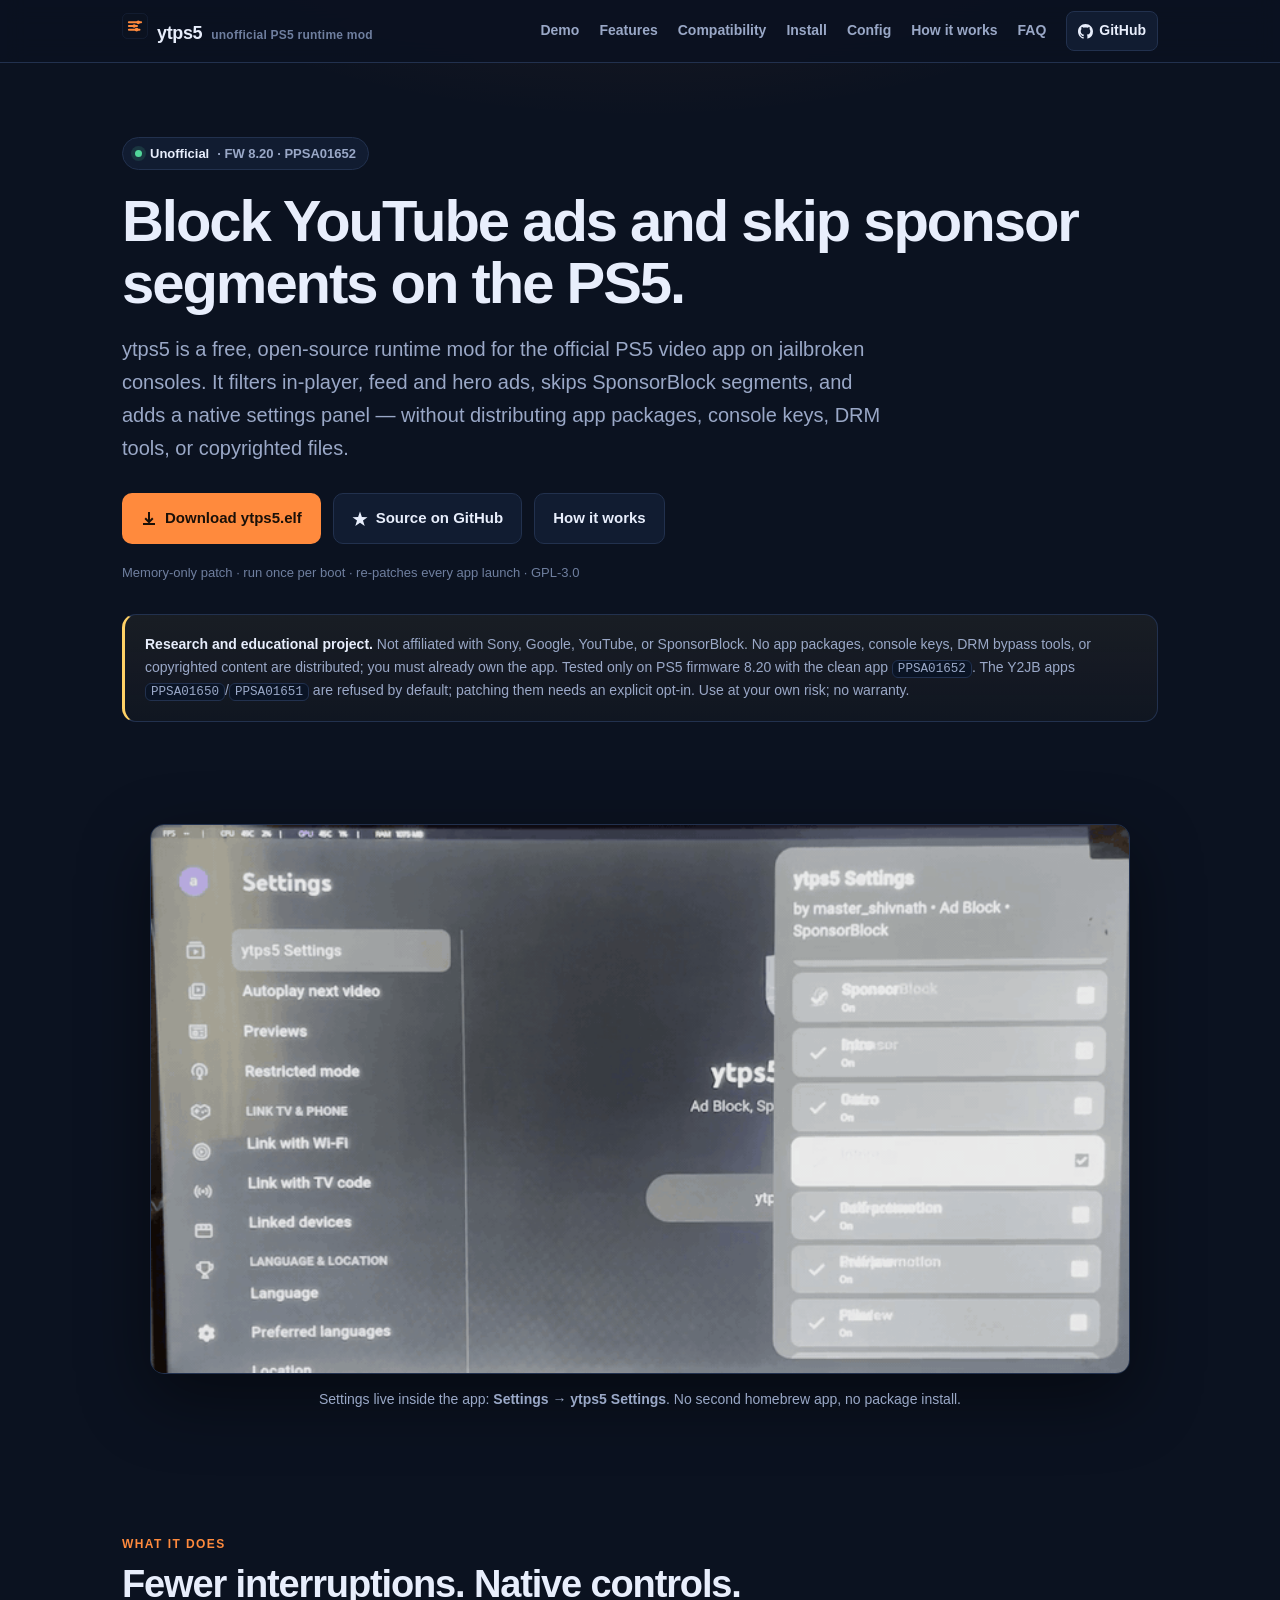
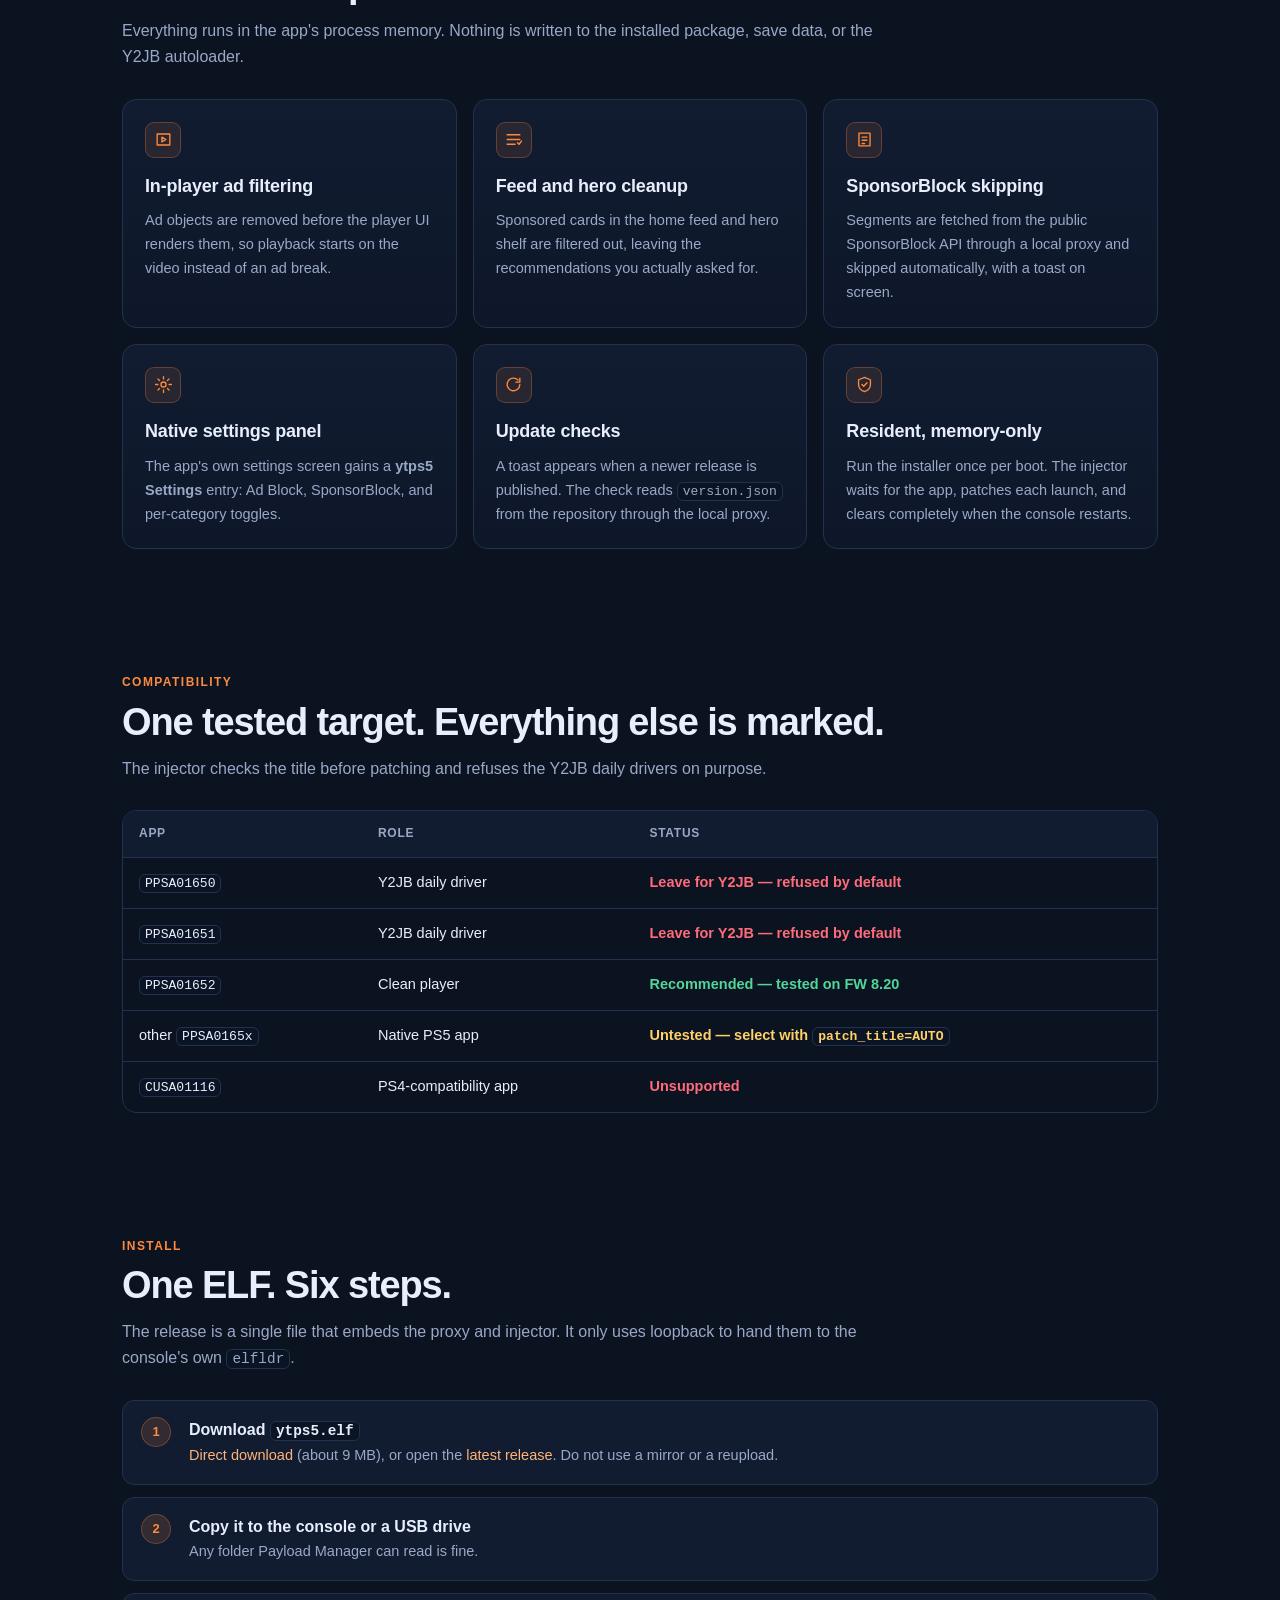
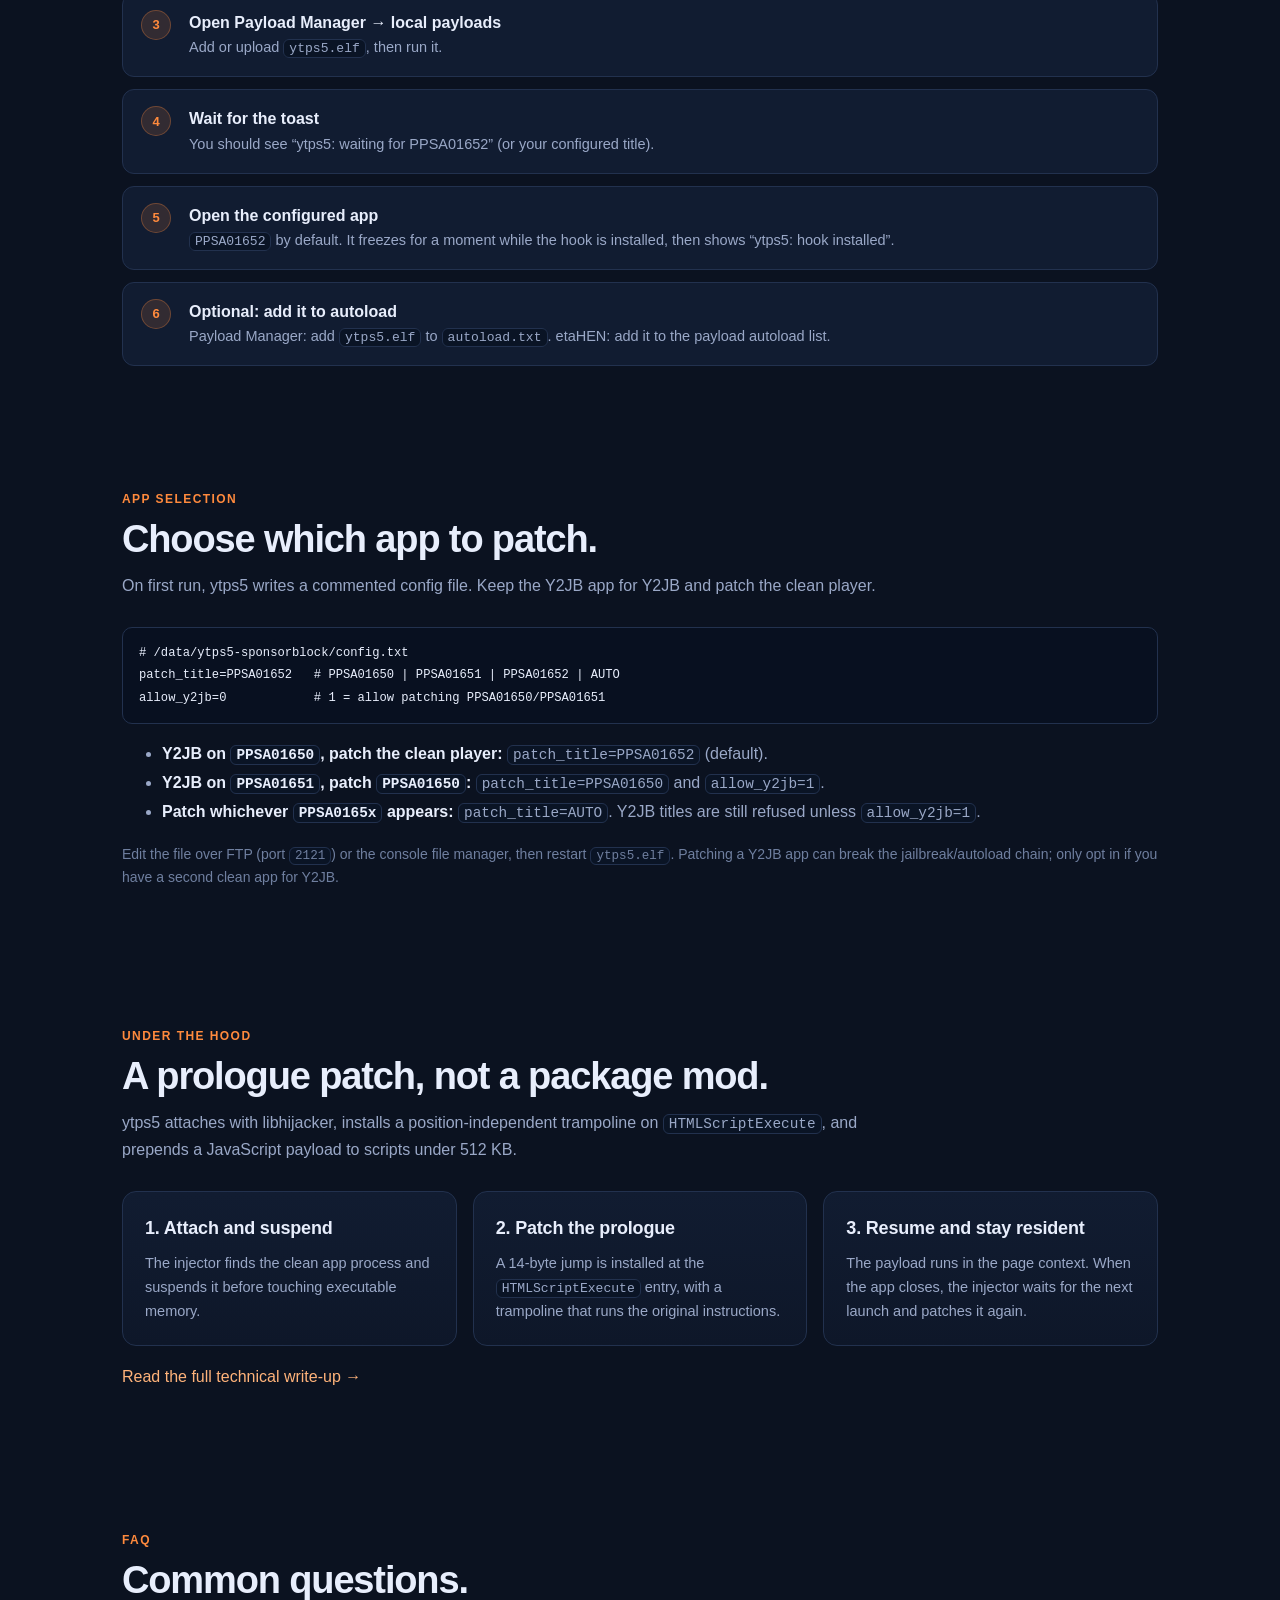
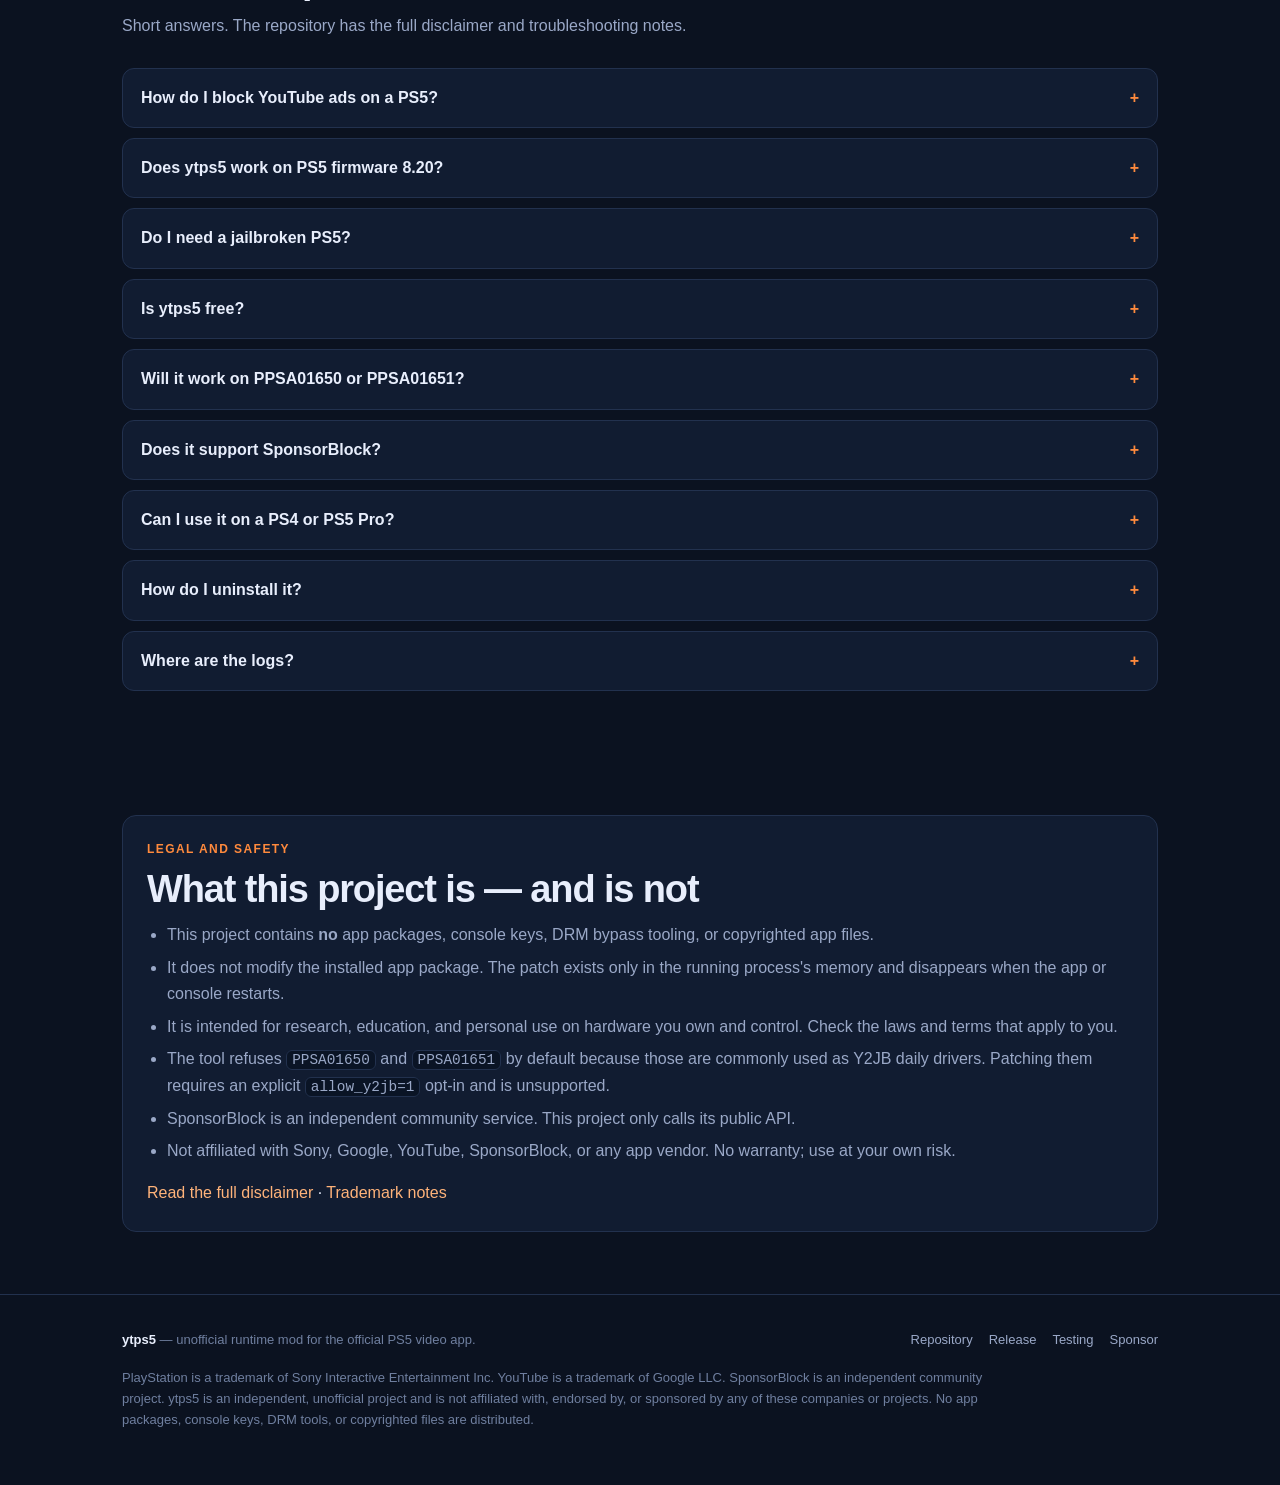
==== docs/index.html @ c2f0ef54 "site: direct download link in install step 1" ====
<!doctype html>
<html lang="en">
<head>
<meta charset="utf-8">
<meta name="viewport" content="width=device-width, initial-scale=1">
<title>Block YouTube ads on PS5 — ytps5 (unofficial, FW 8.20)</title>
<meta name="description" content="Unofficial mod that filters YouTube ads and skips SponsorBlock in the official PS5 video app (FW 8.20). Free, open source; no app packages or keys.">
<meta name="author" content="MasterShivnath007">
<meta name="robots" content="index, follow, max-image-preview:large">
<meta name="theme-color" content="#0b1220">
<link rel="canonical" href="https://mastershivnath007.github.io/ytps5-sponsorblock/">
<link rel="icon" href="icon.svg" type="image/svg+xml">
<link rel="stylesheet" href="style.css">
<meta name="google-site-verification" content="QYXjg3LhLUVhhddlpAz2OgSoOXQC04r8CtDh82gqEtY" />  
<!-- Google Search Console: paste your verification meta tag here, then remove this comment. -->

<meta property="og:type" content="website">
<meta property="og:site_name" content="ytps5">
<meta property="og:title" content="Block YouTube ads on PS5 — ytps5 (unofficial)">
<meta property="og:description" content="Ad filtering + SponsorBlock for the official PS5 video app on jailbroken FW 8.20. Free and open source; no app packages, keys, or DRM tools.">
<meta property="og:url" content="https://mastershivnath007.github.io/ytps5-sponsorblock/">
<meta property="og:image" content="https://mastershivnath007.github.io/ytps5-sponsorblock/social.png">
<meta property="og:image:width" content="1280">
<meta property="og:image:height" content="630">
<meta property="og:image:alt" content="ytps5 — ad filtering and SponsorBlock for the official PS5 video app">

<meta name="twitter:card" content="summary_large_image">
<meta name="twitter:title" content="Block YouTube ads on PS5 — ytps5 (unofficial)">
<meta name="twitter:description" content="Ad filtering + SponsorBlock for the official PS5 video app on jailbroken FW 8.20. Free and open source.">
<meta name="twitter:image" content="https://mastershivnath007.github.io/ytps5-sponsorblock/social.png">

<script type="application/ld+json">
{
  "@context": "https://schema.org",
  "@graph": [
    {
      "@type": "SoftwareApplication",
      "name": "ytps5",
      "alternateName": "ytps5-sponsorblock",
      "applicationCategory": "UtilitiesApplication",
      "applicationSubCategory": "Console runtime mod",
      "operatingSystem": "PlayStation 5 firmware 8.20",
      "softwareVersion": "1.0.1",
      "description": "An unofficial runtime mod that filters ads and skips SponsorBlock segments in the official PS5 video app on jailbroken firmware 8.20. It patches the running process in memory and distributes no app packages, console keys, DRM tools, or copyrighted files.",
      "url": "https://mastershivnath007.github.io/ytps5-sponsorblock/",
      "downloadUrl": "https://github.com/MasterShivnath007/ytps5-sponsorblock/releases/latest",
      "codeRepository": "https://github.com/MasterShivnath007/ytps5-sponsorblock",
      "license": "https://www.gnu.org/licenses/gpl-3.0.html",
      "author": {
        "@type": "Person",
        "name": "MasterShivnath007",
        "url": "https://github.com/MasterShivnath007"
      },
      "offers": {
        "@type": "Offer",
        "price": "0",
        "priceCurrency": "USD"
      }
    },
    {
      "@type": "FAQPage",
      "mainEntity": [
        {
          "@type": "Question",
          "name": "How do I block YouTube ads on a PS5?",
          "acceptedAnswer": {
            "@type": "Answer",
            "text": "On a jailbroken PS5, run ytps5.elf once with Payload Manager, then open the clean app PPSA01652. ytps5 filters in-player, feed and hero ads in memory and does not patch the installed app package."
          }
        },
        {
          "@type": "Question",
          "name": "Does ytps5 work on PS5 firmware 8.20?",
          "acceptedAnswer": {
            "@type": "Answer",
            "text": "Firmware 8.20 with PPSA01652 is the only tested combination. Other firmware or app builds are untested because the HTMLScriptExecute signature can differ."
          }
        },
        {
          "@type": "Question",
          "name": "Do I need a jailbroken PS5?",
          "acceptedAnswer": {
            "@type": "Answer",
            "text": "Yes. ytps5 attaches to the running app with libhijacker and patches the process in memory. It does not run on stock firmware."
          }
        },
        {
          "@type": "Question",
          "name": "Is ytps5 free?",
          "acceptedAnswer": {
            "@type": "Answer",
            "text": "Yes. It is GPL-3.0, with no paywalled features, account, or telemetry."
          }
        },
        {
          "@type": "Question",
          "name": "Will ytps5 work on PPSA01650 or PPSA01651?",
          "acceptedAnswer": {
            "@type": "Answer",
            "text": "Not by default. Those are commonly used as Y2JB daily drivers and are refused unless you set patch_title to one of them and allow_y2jb=1 in /data/ytps5-sponsorblock/config.txt. The recommended setup is to leave the Y2JB app alone and patch a clean app such as PPSA01652."
          }
        },
        {
          "@type": "Question",
          "name": "Does ytps5 support SponsorBlock?",
          "acceptedAnswer": {
            "@type": "Answer",
            "text": "Yes. SponsorBlock segments are fetched from the public API through the local proxy and skipped with a toast. Categories can be toggled in ytps5 Settings."
          }
        }
      ]
    }
  ]
}
</script>
</head>
<body>
<a class="skip" href="#main">Skip to content</a>

<header class="nav">
  <div class="wrap nav-inner">
    <a class="brand" href="./" aria-label="ytps5 home">
      <img src="icon.svg" alt="" width="26" height="26">
      ytps5 <span>unofficial PS5 runtime mod</span>
    </a>
    <nav class="nav-links" aria-label="Main">
      <a href="#demo">Demo</a>
      <a href="#features">Features</a>
      <a href="#compatibility">Compatibility</a>
      <a href="#install">Install</a>
      <a href="#config">Config</a>
      <a href="how-it-works.html">How it works</a>
      <a href="#faq">FAQ</a>
      <a class="nav-cta" href="https://github.com/MasterShivnath007/ytps5-sponsorblock" target="_blank" rel="noopener">
        <svg viewBox="0 0 16 16" width="15" height="15" fill="currentColor" aria-hidden="true"><path d="M8 0C3.58 0 0 3.58 0 8c0 3.54 2.29 6.53 5.47 7.59.4.07.55-.17.55-.38 0-.19-.01-.82-.01-1.49-2.01.37-2.53-.49-2.69-.94-.09-.23-.48-.94-.82-1.13-.28-.15-.68-.52-.01-.53.63-.01 1.08.58 1.23.82.72 1.21 1.87.87 2.33.66.07-.52.28-.87.51-1.07-1.78-.2-3.64-.89-3.64-3.95 0-.87.31-1.59.82-2.15-.08-.2-.36-1.02.08-2.12 0 0 .67-.21 2.2.82.64-.18 1.32-.27 2-.27.68 0 1.36.09 2 .27 1.53-1.04 2.2-.82 2.2-.82.44 1.1.16 1.92.08 2.12.51.56.82 1.27.82 2.15 0 3.07-1.87 3.75-3.65 3.95.29.25.54.73.54 1.48 0 1.07-.01 1.93-.01 2.2 0 .21.15.46.55.38A8.01 8.01 0 0 0 16 8c0-4.42-3.58-8-8-8Z"/></svg>
        GitHub
      </a>
    </nav>
  </div>
</header>

<main id="main">

<section class="hero">
  <div class="wrap">
    <div class="eyebrow"><span class="dot" aria-hidden="true"></span><b>Unofficial</b> · FW 8.20 · PPSA01652</div>
    <h1>Block YouTube ads and skip sponsor segments on the PS5.</h1>
    <p class="lede">
      ytps5 is a free, open-source runtime mod for the official PS5 video app on
      jailbroken consoles. It filters in-player, feed and hero ads, skips
      SponsorBlock segments, and adds a native settings panel — without
      distributing app packages, console keys, DRM tools, or copyrighted files.
    </p>
    <div class="hero-actions">
      <a class="btn btn-primary" href="https://github.com/MasterShivnath007/ytps5-sponsorblock/releases/latest" target="_blank" rel="noopener">
        <svg viewBox="0 0 16 16" fill="currentColor" aria-hidden="true"><path d="M8 12.5 3.5 8l1.4-1.4L7 8.7V1h2v7.7l2.1-2.1L12.5 8 8 12.5ZM2 14v-2h12v2H2Z"/></svg>
        Download ytps5.elf
      </a>
      <a class="btn btn-ghost" href="https://github.com/MasterShivnath007/ytps5-sponsorblock" target="_blank" rel="noopener">
        <svg viewBox="0 0 16 16" fill="currentColor" aria-hidden="true"><path d="M8 .5 9.9 6l5.6.2-4.5 3.4 1.7 5.4L8 11.7 3.3 15l1.7-5.4L.5 6.2 6.1 6 8 .5Z"/></svg>
        Source on GitHub
      </a>
      <a class="btn btn-ghost" href="how-it-works.html">How it works</a>
    </div>
    <p class="hero-note">Memory-only patch · run once per boot · re-patches every app launch · GPL-3.0</p>

    <div class="notice">
      <strong>Research and educational project.</strong> Not affiliated with Sony,
      Google, YouTube, or SponsorBlock. No app packages, console keys, DRM bypass
      tools, or copyrighted content are distributed; you must already own the app.
      Tested only on PS5 firmware 8.20 with the clean app <code>PPSA01652</code>.
      The Y2JB apps <code>PPSA01650</code>/<code>PPSA01651</code> are refused by
      default; patching them needs an explicit opt-in. Use at your own risk; no
      warranty.
    </div>
  </div>
</section>

<section id="demo" class="demo">
  <div class="wrap">
    <figure class="demo-figure">
      <img src="media/demo.gif" width="760" height="426" loading="lazy"
           alt="The ytps5 Settings panel open inside the YouTube app, with Ad Block and SponsorBlock toggles">
      <figcaption>Settings live inside the app: <strong>Settings → ytps5 Settings</strong>. No second homebrew app, no package install.</figcaption>
    </figure>
  </div>
</section>

<section id="features">
  <div class="wrap">
    <div class="section-head">
      <div class="kicker">What it does</div>
      <h2>Fewer interruptions. Native controls.</h2>
      <p>Everything runs in the app's process memory. Nothing is written to the installed package, save data, or the Y2JB autoloader.</p>
    </div>
    <div class="grid">
      <article class="card">
        <div class="icon"><svg viewBox="0 0 24 24" fill="none" stroke="currentColor" stroke-width="1.7" aria-hidden="true"><path d="M4 5h16v14H4z" stroke-linejoin="round"/><path d="m10 9 5 3-5 3V9Z" stroke-linejoin="round"/></svg></div>
        <h3>In-player ad filtering</h3>
        <p>Ad objects are removed before the player UI renders them, so playback starts on the video instead of an ad break.</p>
      </article>
      <article class="card">
        <div class="icon"><svg viewBox="0 0 24 24" fill="none" stroke="currentColor" stroke-width="1.7" aria-hidden="true"><path d="M4 6h16M4 12h16M4 18h10" stroke-linecap="round"/><path d="m17 16 2 2 3-4" stroke-linecap="round" stroke-linejoin="round"/></svg></div>
        <h3>Feed and hero cleanup</h3>
        <p>Sponsored cards in the home feed and hero shelf are filtered out, leaving the recommendations you actually asked for.</p>
      </article>
      <article class="card">
        <div class="icon"><svg viewBox="0 0 24 24" fill="none" stroke="currentColor" stroke-width="1.7" aria-hidden="true"><path d="M5 4h14v16H5z" stroke-linejoin="round"/><path d="M9 9h6M9 13h6M9 17h3" stroke-linecap="round"/></svg></div>
        <h3>SponsorBlock skipping</h3>
        <p>Segments are fetched from the public SponsorBlock API through a local proxy and skipped automatically, with a toast on screen.</p>
      </article>
      <article class="card">
        <div class="icon"><svg viewBox="0 0 24 24" fill="none" stroke="currentColor" stroke-width="1.7" aria-hidden="true"><circle cx="12" cy="12" r="3.2"/><path d="M12 2v3M12 19v3M2 12h3M19 12h3M4.9 4.9 7 7M17 17l2.1 2.1M19.1 4.9 17 7M7 17l-2.1 2.1" stroke-linecap="round"/></svg></div>
        <h3>Native settings panel</h3>
        <p>The app's own settings screen gains a <strong>ytps5 Settings</strong> entry: Ad Block, SponsorBlock, and per-category toggles.</p>
      </article>
      <article class="card">
        <div class="icon"><svg viewBox="0 0 24 24" fill="none" stroke="currentColor" stroke-width="1.7" aria-hidden="true"><path d="M20 12a8 8 0 1 1-2.3-5.7" stroke-linecap="round"/><path d="M20 4v5h-5" stroke-linecap="round" stroke-linejoin="round"/></svg></div>
        <h3>Update checks</h3>
        <p>A toast appears when a newer release is published. The check reads <code>version.json</code> from the repository through the local proxy.</p>
      </article>
      <article class="card">
        <div class="icon"><svg viewBox="0 0 24 24" fill="none" stroke="currentColor" stroke-width="1.7" aria-hidden="true"><path d="M12 3 4.5 6v6c0 4.4 3 7.5 7.5 9 4.5-1.5 7.5-4.6 7.5-9V6L12 3Z" stroke-linejoin="round"/><path d="m8.8 12 2.2 2.2 4.2-4.4" stroke-linecap="round" stroke-linejoin="round"/></svg></div>
        <h3>Resident, memory-only</h3>
        <p>Run the installer once per boot. The injector waits for the app, patches each launch, and clears completely when the console restarts.</p>
      </article>
    </div>
  </div>
</section>

<section id="compatibility">
  <div class="wrap">
    <div class="section-head">
      <div class="kicker">Compatibility</div>
      <h2>One tested target. Everything else is marked.</h2>
      <p>The injector checks the title before patching and refuses the Y2JB daily drivers on purpose.</p>
    </div>
    <div class="table-wrap">
      <table>
        <thead>
          <tr><th scope="col">App</th><th scope="col">Role</th><th scope="col">Status</th></tr>
        </thead>
        <tbody>
          <tr><td><code>PPSA01650</code></td><td>Y2JB daily driver</td><td class="no">Leave for Y2JB — refused by default</td></tr>
          <tr><td><code>PPSA01651</code></td><td>Y2JB daily driver</td><td class="no">Leave for Y2JB — refused by default</td></tr>
          <tr><td><code>PPSA01652</code></td><td>Clean player</td><td class="yes">Recommended — tested on FW 8.20</td></tr>
          <tr><td>other <code>PPSA0165x</code></td><td>Native PS5 app</td><td class="partial">Untested — select with <code>patch_title=AUTO</code></td></tr>
          <tr><td><code>CUSA01116</code></td><td>PS4-compatibility app</td><td class="no">Unsupported</td></tr>
        </tbody>
      </table>
    </div>
  </div>
</section>

<section id="install">
  <div class="wrap">
    <div class="section-head">
      <div class="kicker">Install</div>
      <h2>One ELF. Six steps.</h2>
      <p>The release is a single file that embeds the proxy and injector. It only uses loopback to hand them to the console's own <code>elfldr</code>.</p>
    </div>
    <ol class="steps">
      <li><div><b>Download <code>ytps5.elf</code></b><p><a href="https://github.com/MasterShivnath007/ytps5-sponsorblock/releases/latest/download/ytps5.elf">Direct download</a> (about 9 MB), or open the <a href="https://github.com/MasterShivnath007/ytps5-sponsorblock/releases/latest">latest release</a>. Do not use a mirror or a reupload.</p></div></li>
      <li><div><b>Copy it to the console or a USB drive</b><p>Any folder Payload Manager can read is fine.</p></div></li>
      <li><div><b>Open Payload Manager → local payloads</b><p>Add or upload <code>ytps5.elf</code>, then run it.</p></div></li>
      <li><div><b>Wait for the toast</b><p>You should see “ytps5: waiting for PPSA01652” (or your configured title).</p></div></li>
      <li><div><b>Open the configured app</b><p><code>PPSA01652</code> by default. It freezes for a moment while the hook is installed, then shows “ytps5: hook installed”.</p></div></li>
      <li><div><b>Optional: add it to autoload</b><p>Payload Manager: add <code>ytps5.elf</code> to <code>autoload.txt</code>. etaHEN: add it to the payload autoload list.</p></div></li>
    </ol>
  </div>
</section>

<section id="config">
  <div class="wrap">
    <div class="section-head">
      <div class="kicker">App selection</div>
      <h2>Choose which app to patch.</h2>
      <p>On first run, ytps5 writes a commented config file. Keep the Y2JB app for Y2JB and patch the clean player.</p>
    </div>
    <pre><code># /data/ytps5-sponsorblock/config.txt
patch_title=PPSA01652   # PPSA01650 | PPSA01651 | PPSA01652 | AUTO
allow_y2jb=0            # 1 = allow patching PPSA01650/PPSA01651</code></pre>
    <ul style="color:var(--muted);line-height:1.8">
      <li><strong style="color:var(--text)">Y2JB on <code>PPSA01650</code>, patch the clean player:</strong> <code>patch_title=PPSA01652</code> (default).</li>
      <li><strong style="color:var(--text)">Y2JB on <code>PPSA01651</code>, patch <code>PPSA01650</code>:</strong> <code>patch_title=PPSA01650</code> and <code>allow_y2jb=1</code>.</li>
      <li><strong style="color:var(--text)">Patch whichever <code>PPSA0165x</code> appears:</strong> <code>patch_title=AUTO</code>. Y2JB titles are still refused unless <code>allow_y2jb=1</code>.</li>
    </ul>
    <p style="color:var(--faint);font-size:14px;margin-top:14px">Edit the file over FTP (port <code>2121</code>) or the console file manager, then restart <code>ytps5.elf</code>. Patching a Y2JB app can break the jailbreak/autoload chain; only opt in if you have a second clean app for Y2JB.</p>
  </div>
</section>

<section id="how">  <div class="wrap">
    <div class="section-head">
      <div class="kicker">Under the hood</div>
      <h2>A prologue patch, not a package mod.</h2>
      <p>ytps5 attaches with libhijacker, installs a position-independent trampoline on <code>HTMLScriptExecute</code>, and prepends a JavaScript payload to scripts under 512 KB.</p>
    </div>
    <div class="grid">
      <article class="card">
        <h3>1. Attach and suspend</h3>
        <p>The injector finds the clean app process and suspends it before touching executable memory.</p>
      </article>
      <article class="card">
        <h3>2. Patch the prologue</h3>
        <p>A 14-byte jump is installed at the <code>HTMLScriptExecute</code> entry, with a trampoline that runs the original instructions.</p>
      </article>
      <article class="card">
        <h3>3. Resume and stay resident</h3>
        <p>The payload runs in the page context. When the app closes, the injector waits for the next launch and patches it again.</p>
      </article>
    </div>
    <p style="margin-top:18px"><a href="how-it-works.html">Read the full technical write-up →</a></p>
  </div>
</section>

<section id="faq">
  <div class="wrap">
    <div class="section-head">
      <div class="kicker">FAQ</div>
      <h2>Common questions.</h2>
      <p>Short answers. The repository has the full disclaimer and troubleshooting notes.</p>
    </div>
    <div class="faq">
      <details>
        <summary>How do I block YouTube ads on a PS5?</summary>
        <div class="answer"><p>On a jailbroken PS5, run <code>ytps5.elf</code> once with Payload Manager, then open the clean app <code>PPSA01652</code>. ytps5 filters in-player, feed and hero ads in memory and does not patch the installed app package.</p></div>
      </details>
      <details>
        <summary>Does ytps5 work on PS5 firmware 8.20?</summary>
        <div class="answer"><p>Firmware 8.20 with <code>PPSA01652</code> is the only tested combination. Other firmware or app builds are untested because the <code>HTMLScriptExecute</code> signature can differ.</p></div>
      </details>
      <details>
        <summary>Do I need a jailbroken PS5?</summary>
        <div class="answer"><p>Yes. ytps5 attaches to the running app with libhijacker and patches the process in memory. It does not run on stock firmware.</p></div>
      </details>
      <details>
        <summary>Is ytps5 free?</summary>
        <div class="answer"><p>Yes. It is GPL-3.0, with no paywalled features, account, or telemetry. GitHub Sponsors is optional and does not change the license.</p></div>
      </details>
      <details>
        <summary>Will it work on PPSA01650 or PPSA01651?</summary>
        <div class="answer"><p>Not by default. Those are commonly used as Y2JB daily drivers and are refused unless you set <code>patch_title</code> to one of them and <code>allow_y2jb=1</code> in <code>/data/ytps5-sponsorblock/config.txt</code>. The recommended setup is to leave the Y2JB app alone and patch a clean app such as <code>PPSA01652</code>.</p></div>
      </details>
      <details>
        <summary>Does it support SponsorBlock?</summary>
        <div class="answer"><p>Yes. SponsorBlock segments are fetched from the public API through the local proxy and skipped with a toast. Categories can be toggled in ytps5 Settings.</p></div>
      </details>
      <details>
        <summary>Can I use it on a PS4 or PS5 Pro?</summary>
        <div class="answer"><p>It targets the native PS5 app on FW 8.20. PS4-compatibility titles such as <code>CUSA01116</code> and untested hardware are unsupported.</p></div>
      </details>
      <details>
        <summary>How do I uninstall it?</summary>
        <div class="answer"><p>Reboot the console, or close the app. The patch is memory-only and is not written to the app, save data, or <code>download0.dat</code>.</p></div>
      </details>
      <details>
        <summary>Where are the logs?</summary>
        <div class="answer"><p><code>/data/ytps5-sponsorblock/</code> contains <code>relay.log</code>, <code>injector.log</code>, and <code>proxy_server.log</code>. Attach them to bug reports with your firmware and title ID.</p></div>
      </details>
    </div>
  </div>
</section>

<section id="legal">
  <div class="wrap">
    <div class="legal">
      <div class="kicker">Legal and safety</div>
      <h2>What this project is — and is not</h2>
      <ul>
        <li>This project contains <strong>no</strong> app packages, console keys, DRM bypass tooling, or copyrighted app files.</li>
        <li>It does not modify the installed app package. The patch exists only in the running process's memory and disappears when the app or console restarts.</li>
        <li>It is intended for research, education, and personal use on hardware you own and control. Check the laws and terms that apply to you.</li>
        <li>The tool refuses <code>PPSA01650</code> and <code>PPSA01651</code> by default because those are commonly used as Y2JB daily drivers. Patching them requires an explicit <code>allow_y2jb=1</code> opt-in and is unsupported.</li>
        <li>SponsorBlock is an independent community service. This project only calls its public API.</li>
        <li>Not affiliated with Sony, Google, YouTube, SponsorBlock, or any app vendor. No warranty; use at your own risk.</li>
      </ul>
      <p style="margin:16px 0 0"><a href="https://github.com/MasterShivnath007/ytps5-sponsorblock/blob/main/DISCLAIMER.md">Read the full disclaimer</a> · <a href="https://github.com/MasterShivnath007/ytps5-sponsorblock/blob/main/TRADEMARKS.md">Trademark notes</a></p>
    </div>
  </div>
</section>

</main>

<footer>
  <div class="wrap">
    <div class="footer-grid">
      <div>
        <strong style="color:var(--text)">ytps5</strong> — unofficial runtime mod for the official PS5 video app.
      </div>
      <div class="footer-links">
        <a href="https://github.com/MasterShivnath007/ytps5-sponsorblock">Repository</a>
        <a href="https://github.com/MasterShivnath007/ytps5-sponsorblock/releases/latest">Release</a>
        <a href="testing.html">Testing</a>
        <a href="https://github.com/sponsors/MasterShivnath007">Sponsor</a>
      </div>
    </div>
    <p class="trademark">
      PlayStation is a trademark of Sony Interactive Entertainment Inc. YouTube is
      a trademark of Google LLC. SponsorBlock is an independent community project.
      ytps5 is an independent, unofficial project and is not affiliated with,
      endorsed by, or sponsored by any of these companies or projects. No app
      packages, console keys, DRM tools, or copyrighted files are distributed.
    </p>
  </div>
</footer>
</body>
</html>
---- docs/style.css ----
:root {
  --bg: #0b1220;
  --bg-2: #0e1729;
  --card: #111c31;
  --card-2: #16233c;
  --line: #22314e;
  --text: #e8eefc;
  --muted: #9aa8c7;
  --faint: #6f7f9f;
  --accent: #ff8a3d;
  --accent-2: #ffb37a;
  --good: #52d69a;
  --bad: #ff6b7a;
  --warn: #ffd166;
  --radius: 14px;
  --wrap: 1080px;
  --mono: ui-monospace, SFMono-Regular, "SF Mono", Menlo, Consolas, monospace;
  --sans: -apple-system, BlinkMacSystemFont, "Segoe UI", Inter, Roboto, Helvetica, Arial, sans-serif;
}

* { box-sizing: border-box; }

html { scroll-behavior: smooth; }

body {
  margin: 0;
  background:
    radial-gradient(1000px 520px at 50% -220px, rgba(255, 138, 61, 0.14), transparent 65%),
    var(--bg);
  color: var(--text);
  font-family: var(--sans);
  font-size: 16px;
  line-height: 1.65;
  -webkit-font-smoothing: antialiased;
}

a { color: var(--accent-2); text-decoration: none; }
a:hover { text-decoration: underline; }

code, kbd {
  font-family: var(--mono);
  font-size: 0.9em;
}

code {
  background: #0a1425;
  border: 1px solid var(--line);
  border-radius: 6px;
  padding: 1px 5px;
}

pre {
  background: #081020;
  border: 1px solid var(--line);
  border-radius: 10px;
  padding: 14px 16px;
  overflow-x: auto;
  font-family: var(--mono);
  font-size: 13.5px;
  color: var(--text);
}
pre code { background: none; border: 0; padding: 0; }

kbd {
  background: var(--card-2);
  border: 1px solid var(--line);
  border-bottom-width: 2px;
  border-radius: 6px;
  padding: 1px 6px;
}

.wrap {
  width: 100%;
  max-width: var(--wrap);
  margin: 0 auto;
  padding: 0 22px;
}

.skip {
  position: absolute;
  left: -999px;
  top: 0;
  background: var(--accent);
  color: #1a1008;
  padding: 10px 14px;
  border-radius: 0 0 8px 0;
  font-weight: 700;
  z-index: 100;
}
.skip:focus { left: 0; }

/* nav */
.nav {
  position: sticky;
  top: 0;
  z-index: 50;
  background: rgba(11, 18, 32, 0.88);
  border-bottom: 1px solid var(--line);
  backdrop-filter: blur(12px);
}

.nav-inner {
  display: flex;
  align-items: center;
  justify-content: space-between;
  gap: 18px;
  min-height: 62px;
}

.brand {
  display: flex;
  align-items: baseline;
  gap: 9px;
  font-weight: 800;
  font-size: 18px;
  color: var(--text);
  letter-spacing: -0.02em;
}
.brand:hover { text-decoration: none; }
.brand span {
  color: var(--faint);
  font-weight: 600;
  font-size: 12px;
  letter-spacing: 0.02em;
}

.nav-links {
  display: flex;
  align-items: center;
  gap: 20px;
  flex-wrap: wrap;
}
.nav-links a {
  color: var(--muted);
  font-size: 14px;
  font-weight: 600;
}
.nav-links a:hover { color: var(--text); text-decoration: none; }

.nav-cta {
  display: inline-flex;
  align-items: center;
  gap: 6px;
  border: 1px solid var(--line);
  border-radius: 8px;
  padding: 7px 11px;
  color: var(--text) !important;
  background: var(--card);
}
.nav-cta:hover { border-color: var(--accent); }

/* hero */
.hero { padding: 74px 0 40px; }

.eyebrow {
  display: inline-flex;
  align-items: center;
  gap: 8px;
  border: 1px solid var(--line);
  background: var(--card);
  border-radius: 999px;
  padding: 5px 12px;
  color: var(--muted);
  font-size: 13px;
  font-weight: 600;
}
.eyebrow b { color: var(--text); }
.dot {
  width: 7px;
  height: 7px;
  border-radius: 50%;
  background: var(--good);
  box-shadow: 0 0 0 4px rgba(82, 214, 154, 0.14);
}

h1 {
  margin: 20px 0 0;
  font-size: clamp(34px, 5.4vw, 58px);
  line-height: 1.06;
  letter-spacing: -0.035em;
}
h1 span { color: var(--accent); }

.lede {
  max-width: 760px;
  margin: 20px 0 0;
  color: var(--muted);
  font-size: clamp(17px, 2vw, 20px);
}

.hero-actions {
  display: flex;
  flex-wrap: wrap;
  gap: 12px;
  margin-top: 28px;
}

.btn {
  display: inline-flex;
  align-items: center;
  gap: 8px;
  border-radius: 10px;
  padding: 12px 18px;
  font-weight: 700;
  font-size: 15px;
  border: 1px solid transparent;
}
.btn:hover { text-decoration: none; }
.btn svg { width: 16px; height: 16px; }

.btn-primary {
  background: var(--accent);
  color: #1a1008;
}
.btn-primary:hover { background: var(--accent-2); }

.btn-ghost {
  border-color: var(--line);
  background: var(--card);
  color: var(--text);
}
.btn-ghost:hover { border-color: var(--accent); }

.hero-note {
  margin: 18px 0 0;
  color: var(--faint);
  font-size: 13px;
}

.notice {
  margin-top: 30px;
  border: 1px solid var(--line);
  border-left: 3px solid var(--warn);
  background: linear-gradient(180deg, rgba(255, 209, 102, 0.06), rgba(255, 209, 102, 0.02));
  border-radius: var(--radius);
  padding: 18px 20px;
  color: var(--muted);
  font-size: 14px;
}
.notice strong { color: var(--text); }

/* sections */
section { padding: 62px 0; }

.section-head { max-width: 780px; margin-bottom: 28px; }

.kicker {
  color: var(--accent);
  font-size: 12px;
  font-weight: 800;
  letter-spacing: 0.12em;
  text-transform: uppercase;
}

h2 {
  margin: 8px 0 0;
  font-size: clamp(26px, 3.4vw, 38px);
  line-height: 1.12;
  letter-spacing: -0.03em;
}

h3 {
  margin: 0 0 8px;
  font-size: 18px;
  letter-spacing: -0.01em;
}

.section-head p {
  margin: 12px 0 0;
  color: var(--muted);
}

.grid {
  display: grid;
  grid-template-columns: repeat(3, minmax(0, 1fr));
  gap: 16px;
}

.card {
  background: linear-gradient(180deg, var(--card), var(--bg-2));
  border: 1px solid var(--line);
  border-radius: var(--radius);
  padding: 22px;
}
.card p { margin: 0; color: var(--muted); font-size: 14.5px; }

.card .icon {
  width: 36px;
  height: 36px;
  display: grid;
  place-items: center;
  border-radius: 9px;
  background: rgba(255, 138, 61, 0.1);
  border: 1px solid rgba(255, 138, 61, 0.28);
  color: var(--accent);
  margin-bottom: 14px;
}
.card .icon svg { width: 19px; height: 19px; }

/* table */
.table-wrap {
  overflow-x: auto;
  border: 1px solid var(--line);
  border-radius: var(--radius);
}
table {
  width: 100%;
  border-collapse: collapse;
  min-width: 620px;
  font-size: 14.5px;
}
th, td {
  text-align: left;
  padding: 13px 16px;
  border-bottom: 1px solid var(--line);
  vertical-align: top;
}
th {
  background: var(--card);
  color: var(--muted);
  font-size: 12px;
  letter-spacing: 0.06em;
  text-transform: uppercase;
}
tr:last-child td { border-bottom: 0; }
.yes { color: var(--good); font-weight: 700; }
.no { color: var(--bad); font-weight: 700; }
.partial { color: var(--warn); font-weight: 700; }

/* steps */
.steps {
  list-style: none;
  margin: 0;
  padding: 0;
  counter-reset: step;
  display: grid;
  gap: 12px;
}
.steps li {
  counter-increment: step;
  display: grid;
  grid-template-columns: 34px 1fr;
  gap: 14px;
  align-items: start;
  background: var(--card);
  border: 1px solid var(--line);
  border-radius: 12px;
  padding: 16px 18px;
}
.steps li::before {
  content: counter(step);
  display: grid;
  place-items: center;
  width: 28px;
  height: 28px;
  border-radius: 50%;
  background: rgba(255, 138, 61, 0.14);
  border: 1px solid rgba(255, 138, 61, 0.3);
  color: var(--accent);
  font-weight: 800;
  font-size: 13px;
}
.steps p { margin: 0; color: var(--muted); font-size: 14.5px; }
.steps b { color: var(--text); }

/* faq */
.faq { display: grid; gap: 10px; }
details {
  border: 1px solid var(--line);
  border-radius: 12px;
  background: var(--card);
  overflow: hidden;
}
summary {
  cursor: pointer;
  padding: 16px 18px;
  font-weight: 700;
  list-style: none;
  display: flex;
  justify-content: space-between;
  gap: 16px;
}
summary::-webkit-details-marker { display: none; }
summary::after {
  content: "+";
  color: var(--accent);
  font-weight: 800;
}
details[open] summary::after { content: "\2212"; }
details .answer {
  padding: 0 18px 18px;
  color: var(--muted);
  font-size: 14.5px;
}
details .answer p { margin: 0 0 10px; }
details .answer p:last-child { margin-bottom: 0; }

/* legal */
.legal {
  border: 1px solid var(--line);
  border-radius: var(--radius);
  background: var(--card);
  padding: 24px;
}
.legal ul { margin: 12px 0 0; padding-left: 20px; color: var(--muted); }
.legal li { margin: 6px 0; }

/* footer */
footer {
  border-top: 1px solid var(--line);
  padding: 34px 0 46px;
  color: var(--faint);
  font-size: 13px;
}
.footer-grid {
  display: flex;
  flex-wrap: wrap;
  gap: 18px;
  justify-content: space-between;
  align-items: flex-start;
}
.footer-links { display: flex; flex-wrap: wrap; gap: 16px; }
.footer-links a { color: var(--muted); }
.trademark { margin-top: 18px; max-width: 900px; line-height: 1.6; }

/* article pages */
.article { padding: 56px 0 40px; }
.article h1 { font-size: clamp(30px, 4.4vw, 46px); }
.article h2 { margin-top: 40px; font-size: 26px; }
.article h3 { margin-top: 26px; }
.article p, .article li { color: var(--muted); }
.article ul { padding-left: 22px; }
.article pre {
  background: #081020;
  border: 1px solid var(--line);
  border-radius: 10px;
  padding: 14px 16px;
  overflow-x: auto;
}
.article pre code { background: none; border: 0; padding: 0; }
.back { display: inline-block; margin-bottom: 18px; color: var(--muted); font-size: 14px; }

@media (max-width: 860px) {
  .grid { grid-template-columns: repeat(2, minmax(0, 1fr)); }
  .nav-links a:not(.nav-cta) { display: none; }
  .hero { padding-top: 52px; }
}

@media (max-width: 560px) {
  .grid { grid-template-columns: 1fr; }
  section { padding: 46px 0; }
  .brand span { display: none; }
}

/* demo */
.demo-figure { margin: 0 auto; max-width: 980px; }
.demo-figure img {
  display: block;
  width: 100%;
  height: auto;
  border-radius: var(--radius);
  border: 1px solid var(--line);
  box-shadow: 0 24px 70px rgba(0, 0, 0, 0.45);
}
.demo-figure figcaption {
  margin-top: 14px;
  text-align: center;
  color: var(--muted);
  font-size: 14px;
}
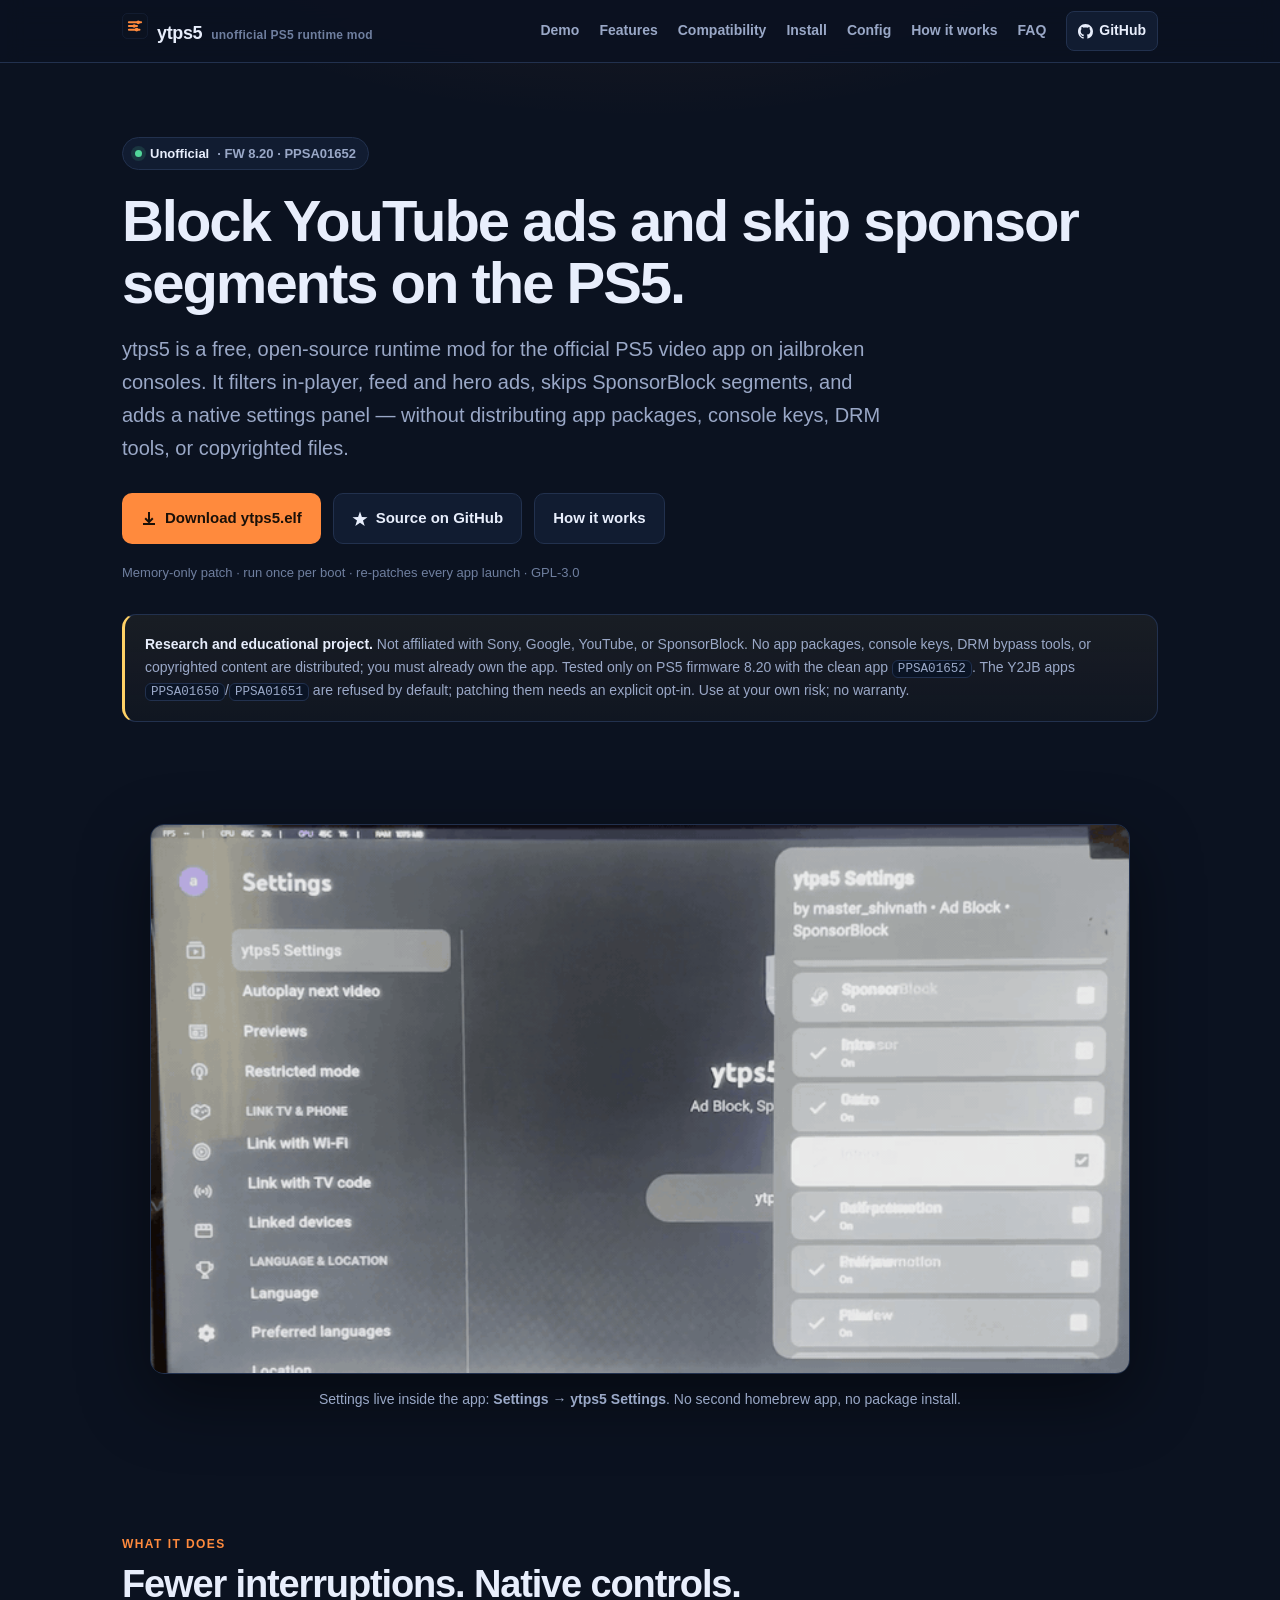
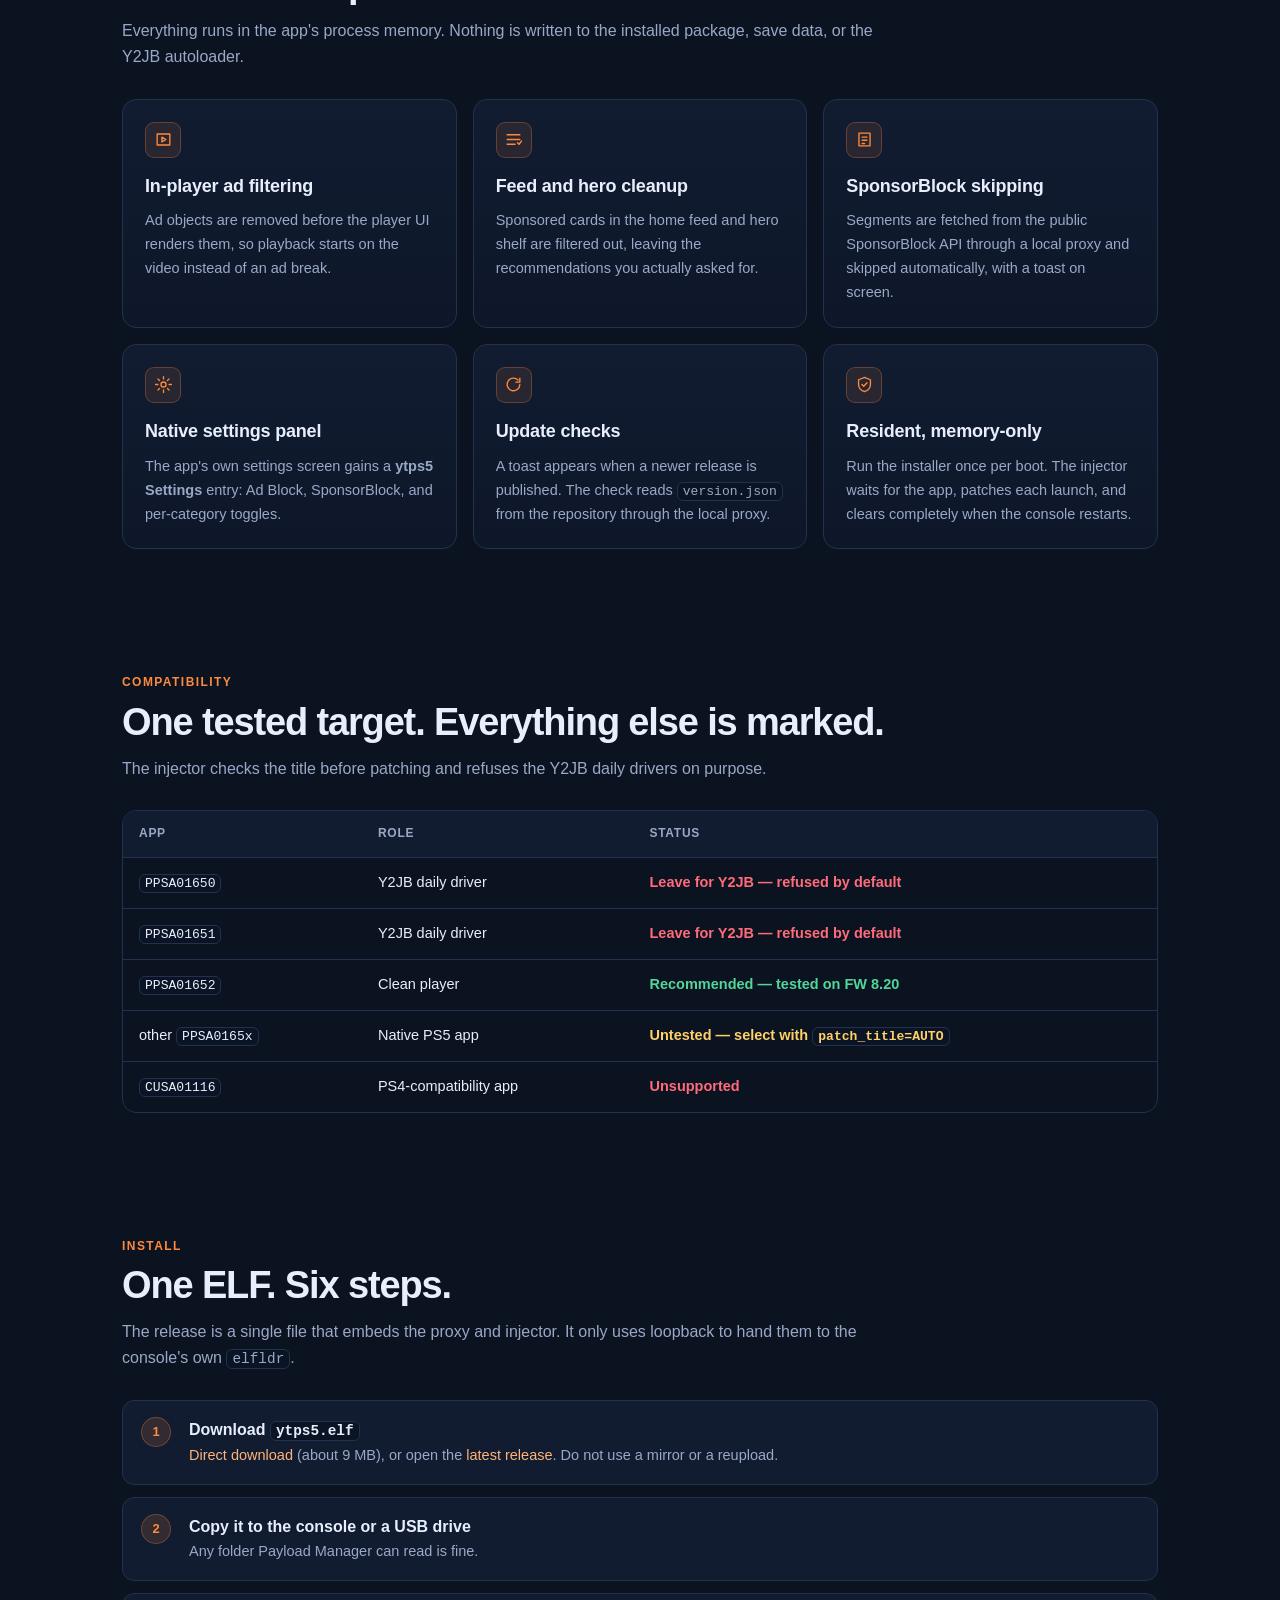
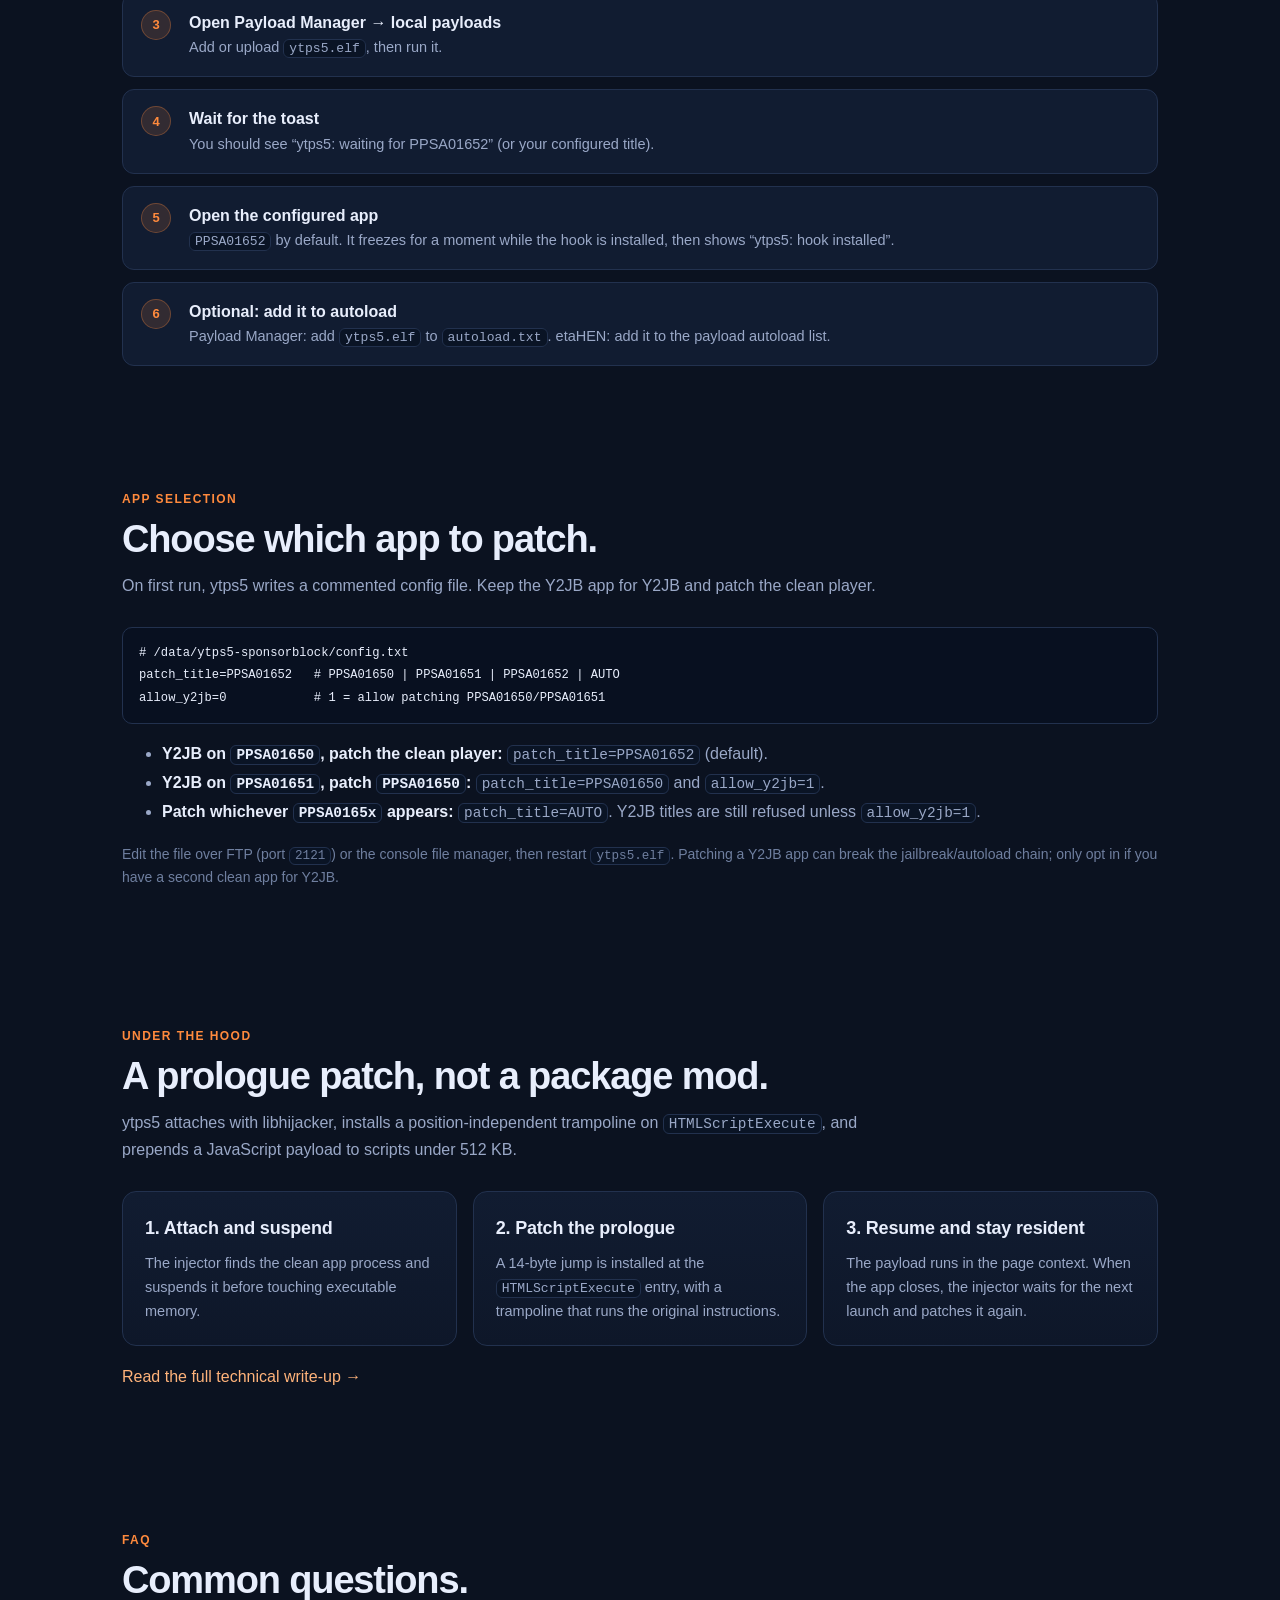
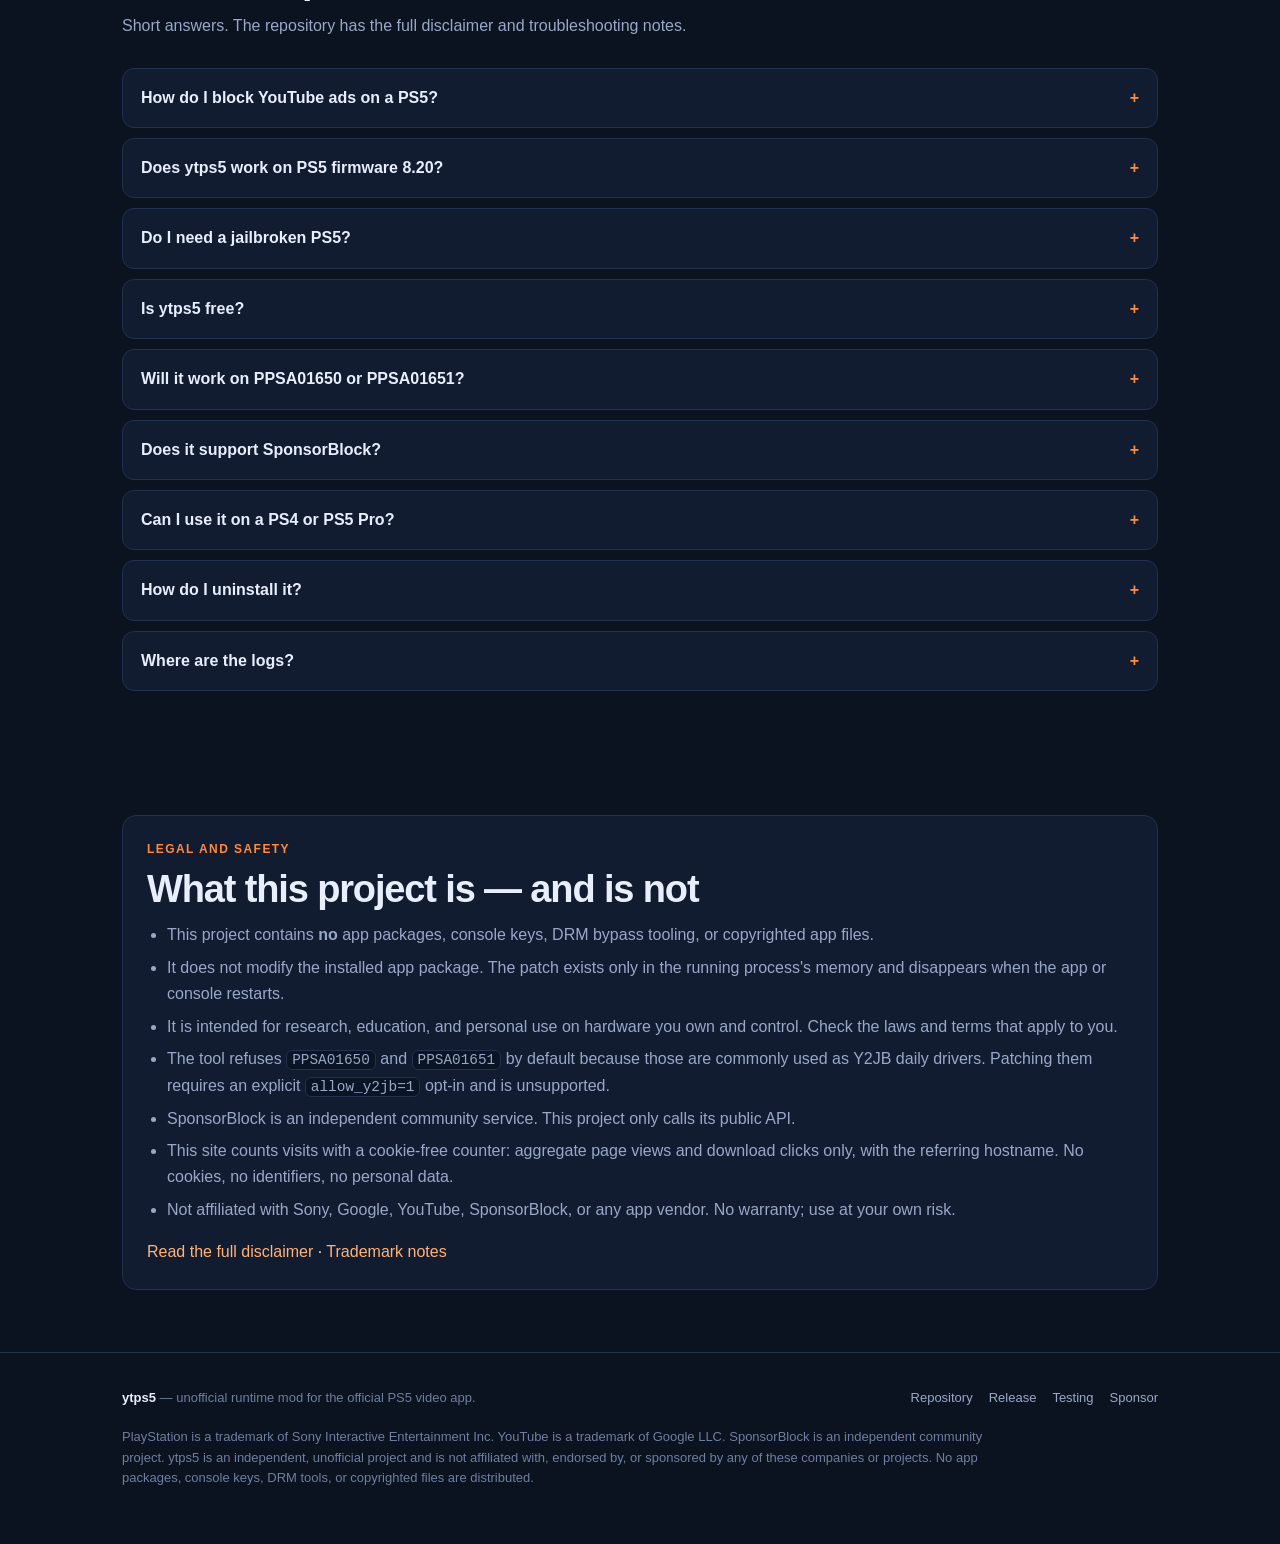
==== commit 3eebf612: "metrics: cookie-free site counter and daily traffic snapshot - docs/analytics.js: aggregate pageview" ====
--- a/docs/index.html
+++ b/docs/index.html
@@ -372,6 +372,7 @@
         <li>It is intended for research, education, and personal use on hardware you own and control. Check the laws and terms that apply to you.</li>
         <li>The tool refuses <code>PPSA01650</code> and <code>PPSA01651</code> by default because those are commonly used as Y2JB daily drivers. Patching them requires an explicit <code>allow_y2jb=1</code> opt-in and is unsupported.</li>
         <li>SponsorBlock is an independent community service. This project only calls its public API.</li>
+        <li>This site counts visits with a cookie-free counter: aggregate page views and download clicks only, with the referring hostname. No cookies, no identifiers, no personal data.</li>
         <li>Not affiliated with Sony, Google, YouTube, SponsorBlock, or any app vendor. No warranty; use at your own risk.</li>
       </ul>
       <p style="margin:16px 0 0"><a href="https://github.com/MasterShivnath007/ytps5-sponsorblock/blob/main/DISCLAIMER.md">Read the full disclaimer</a> · <a href="https://github.com/MasterShivnath007/ytps5-sponsorblock/blob/main/TRADEMARKS.md">Trademark notes</a></p>
@@ -403,5 +404,6 @@
     </p>
   </div>
 </footer>
+<script src="analytics.js" defer></script>
 </body>
 </html>
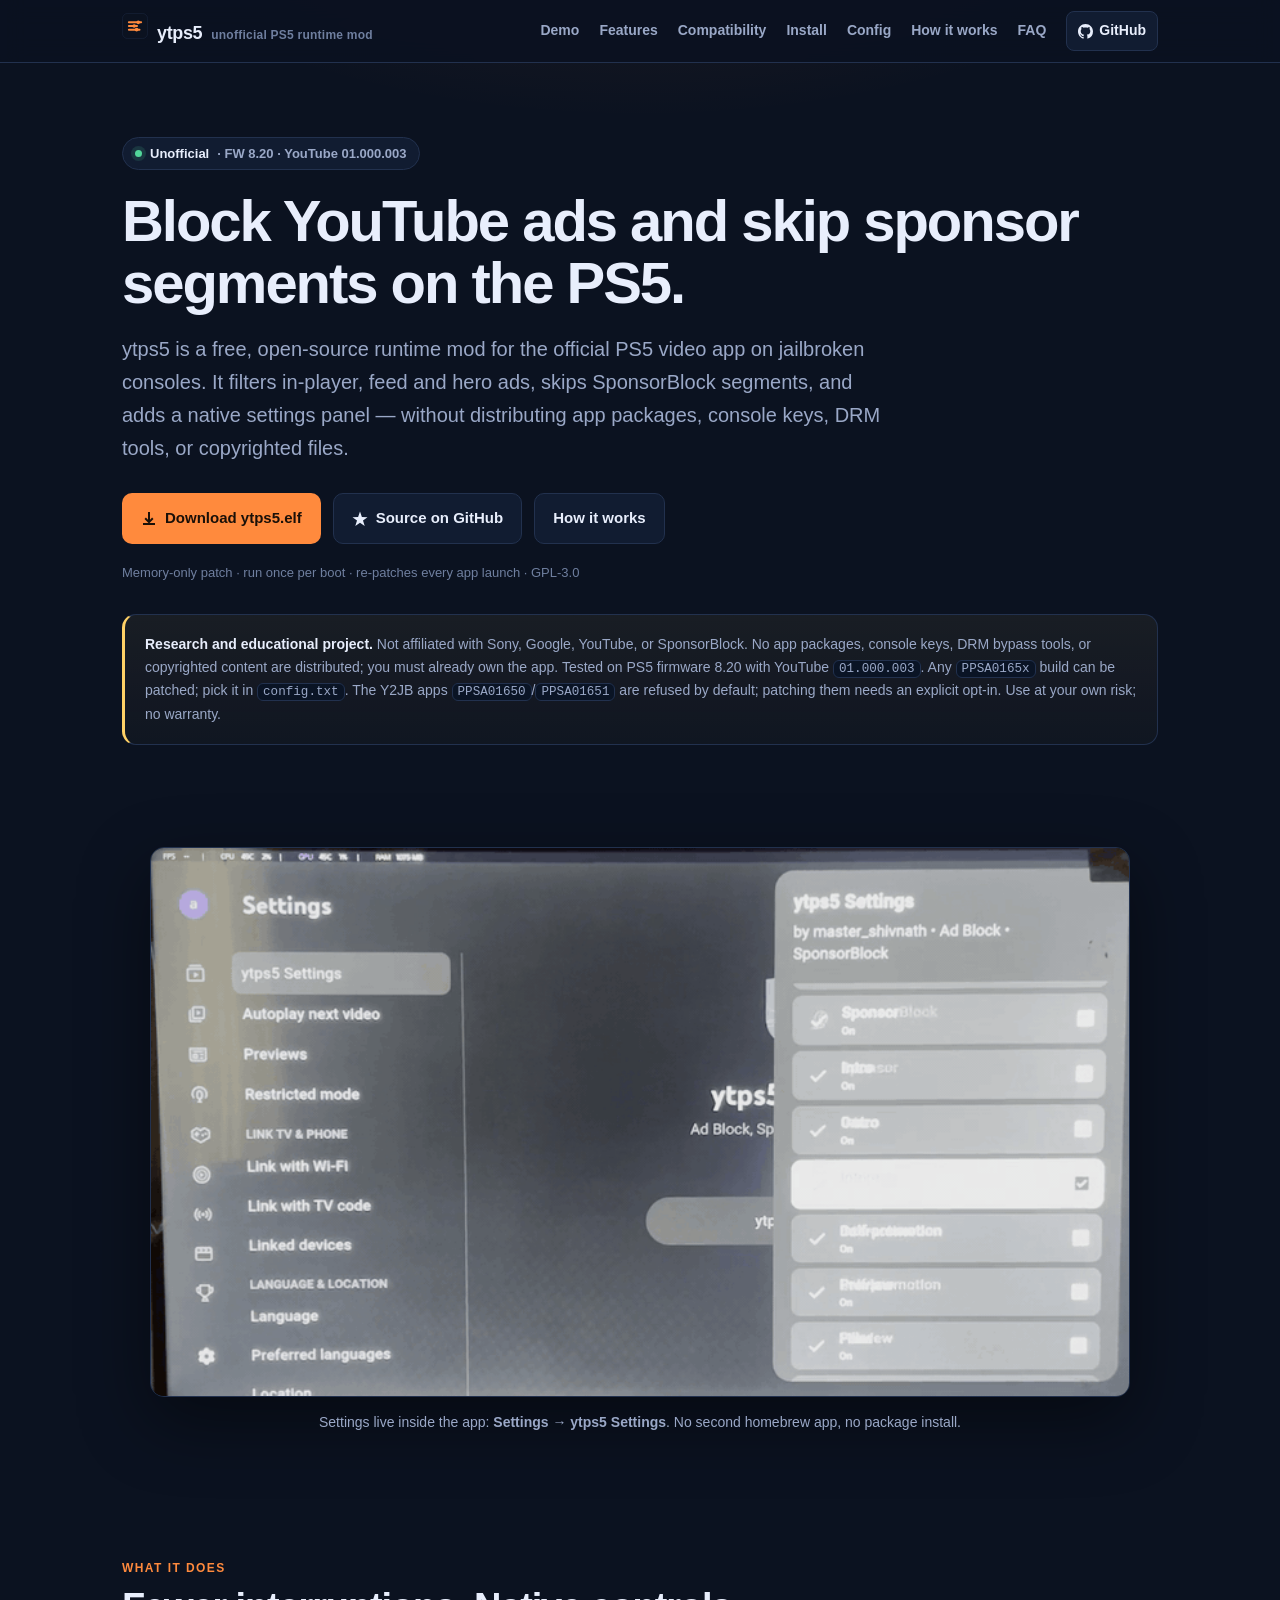
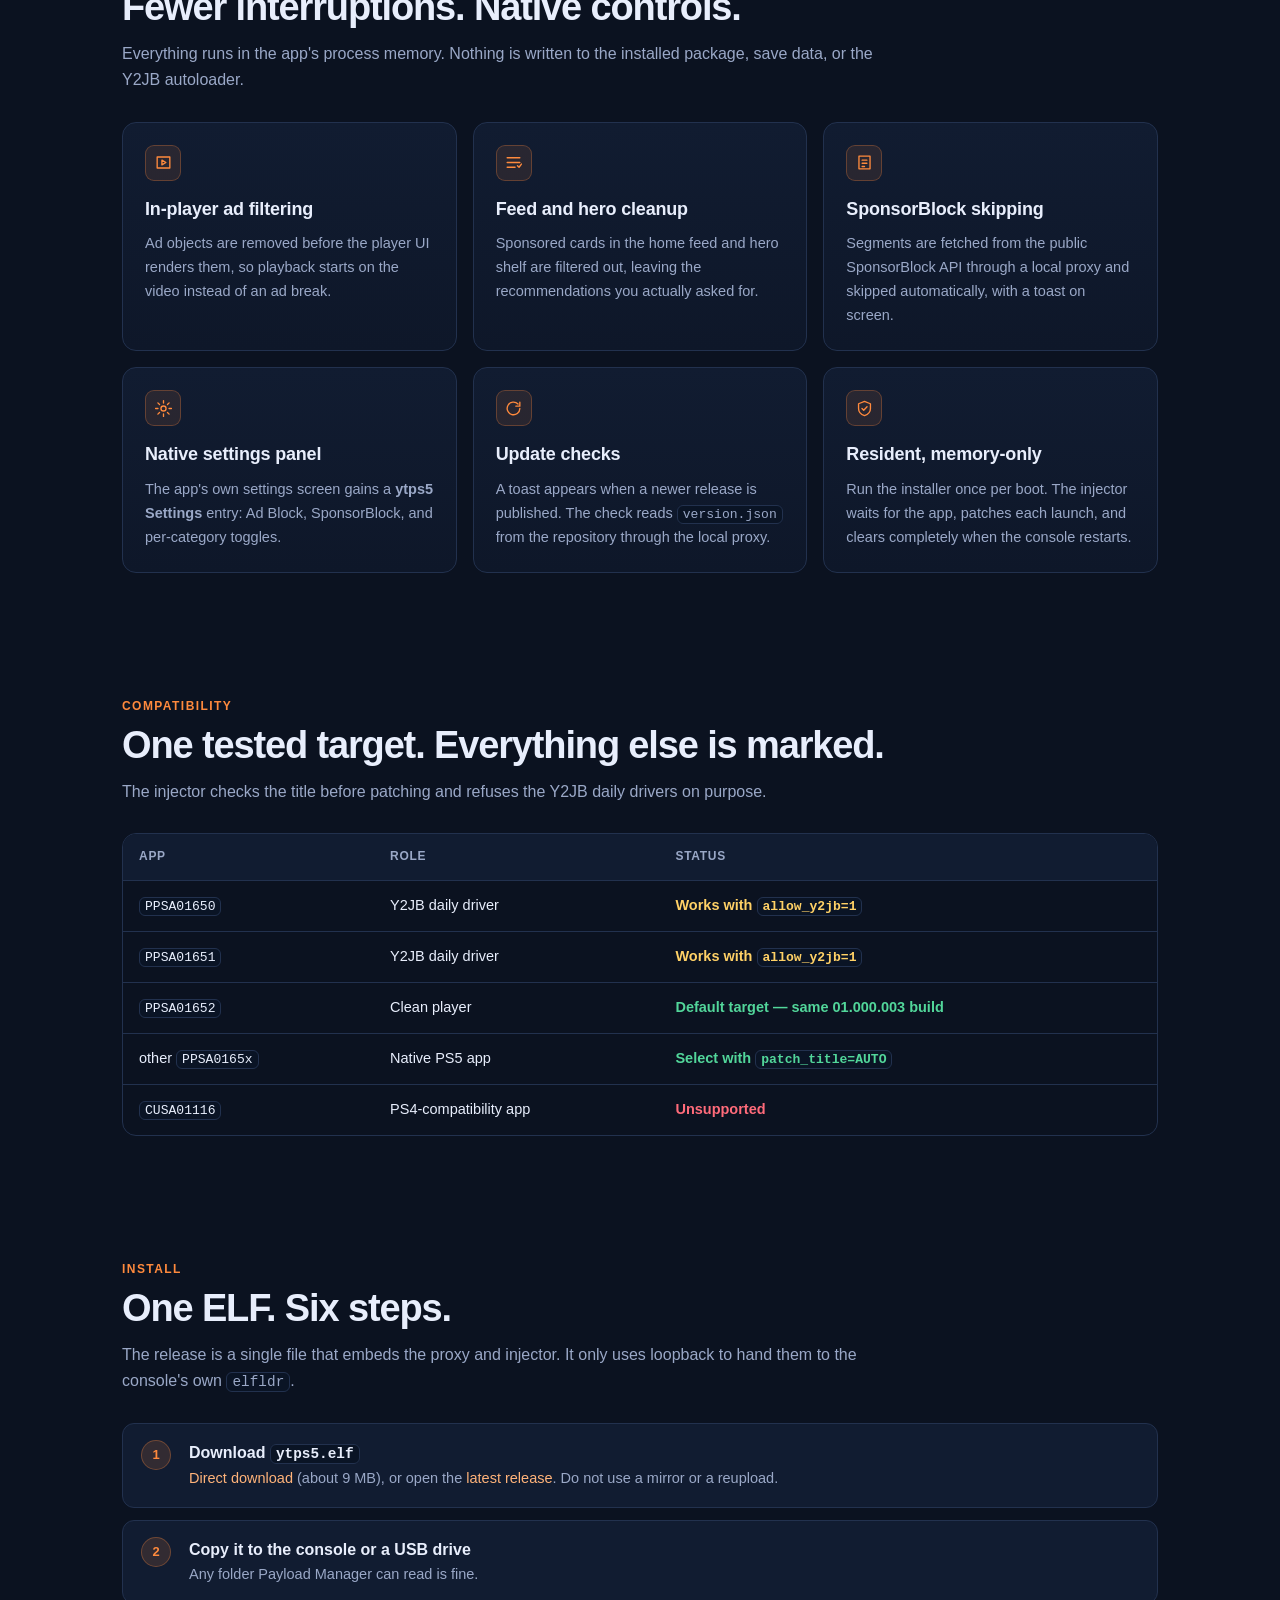
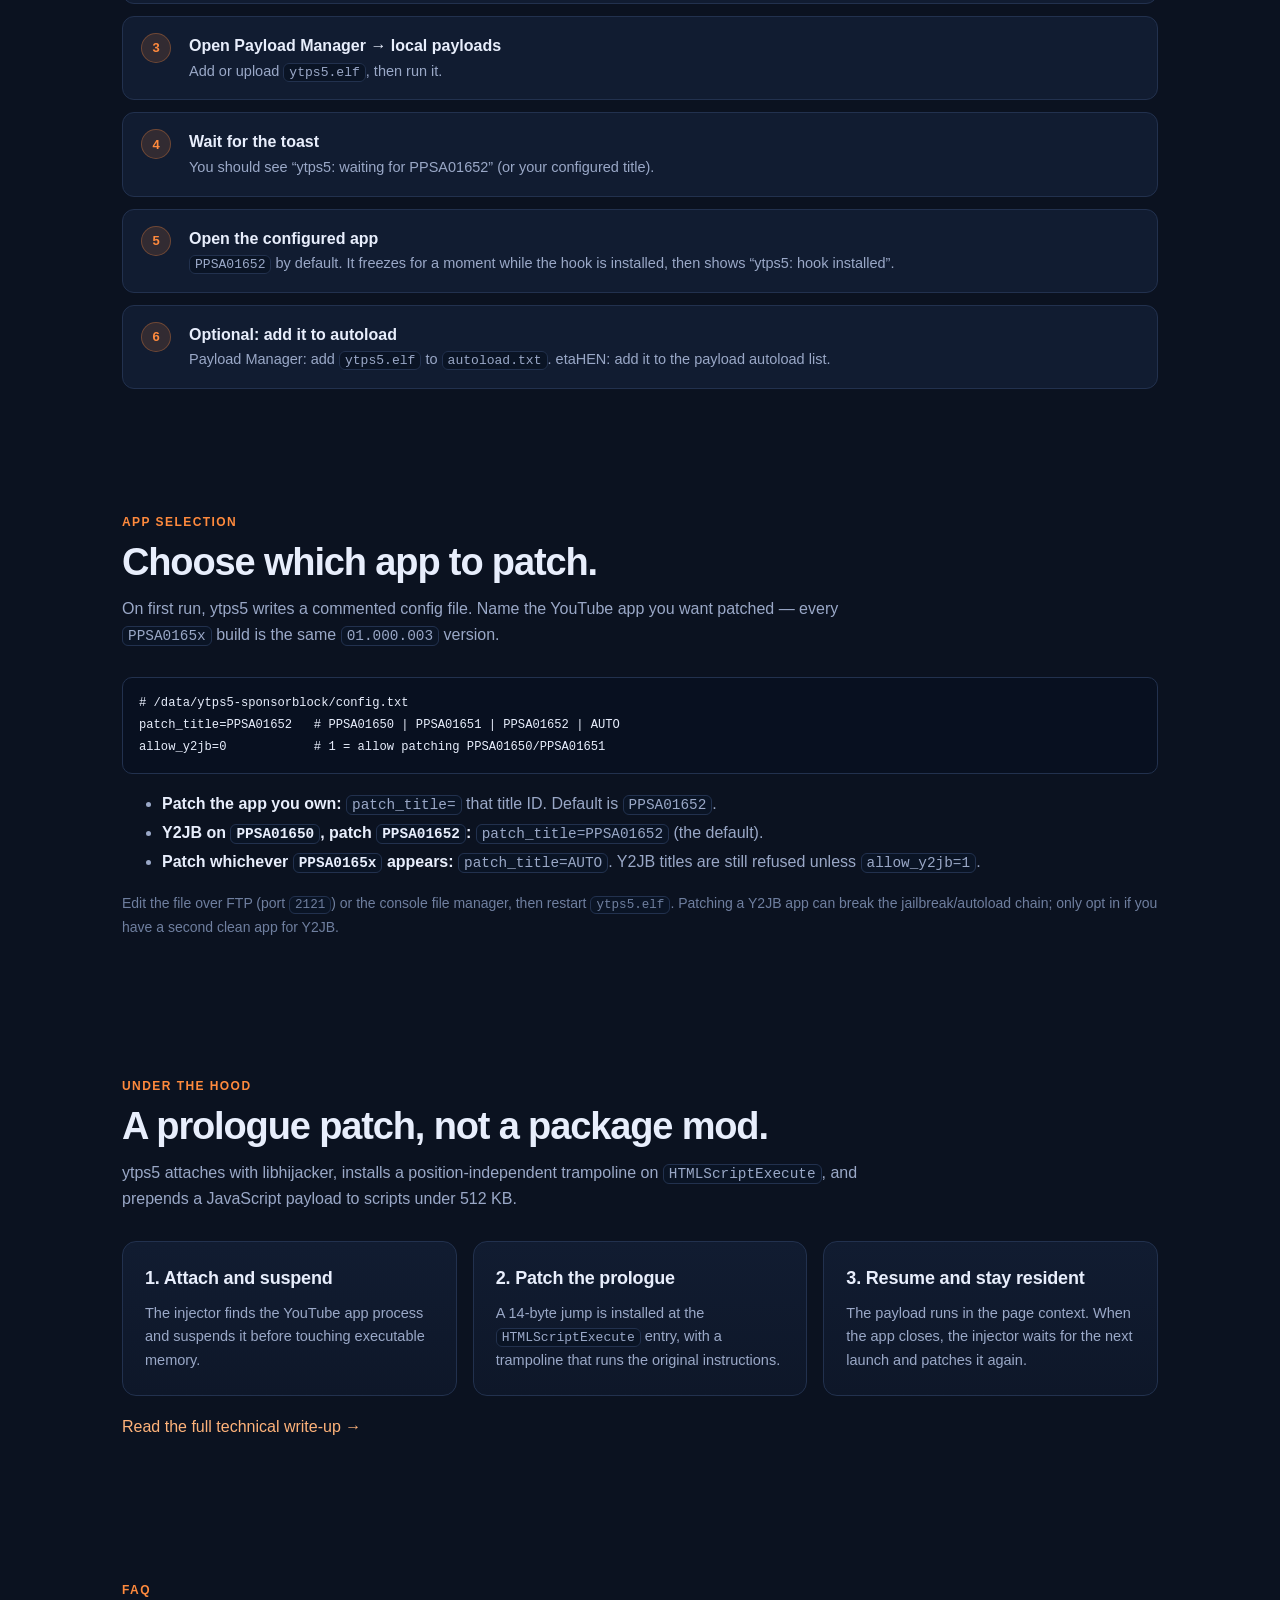
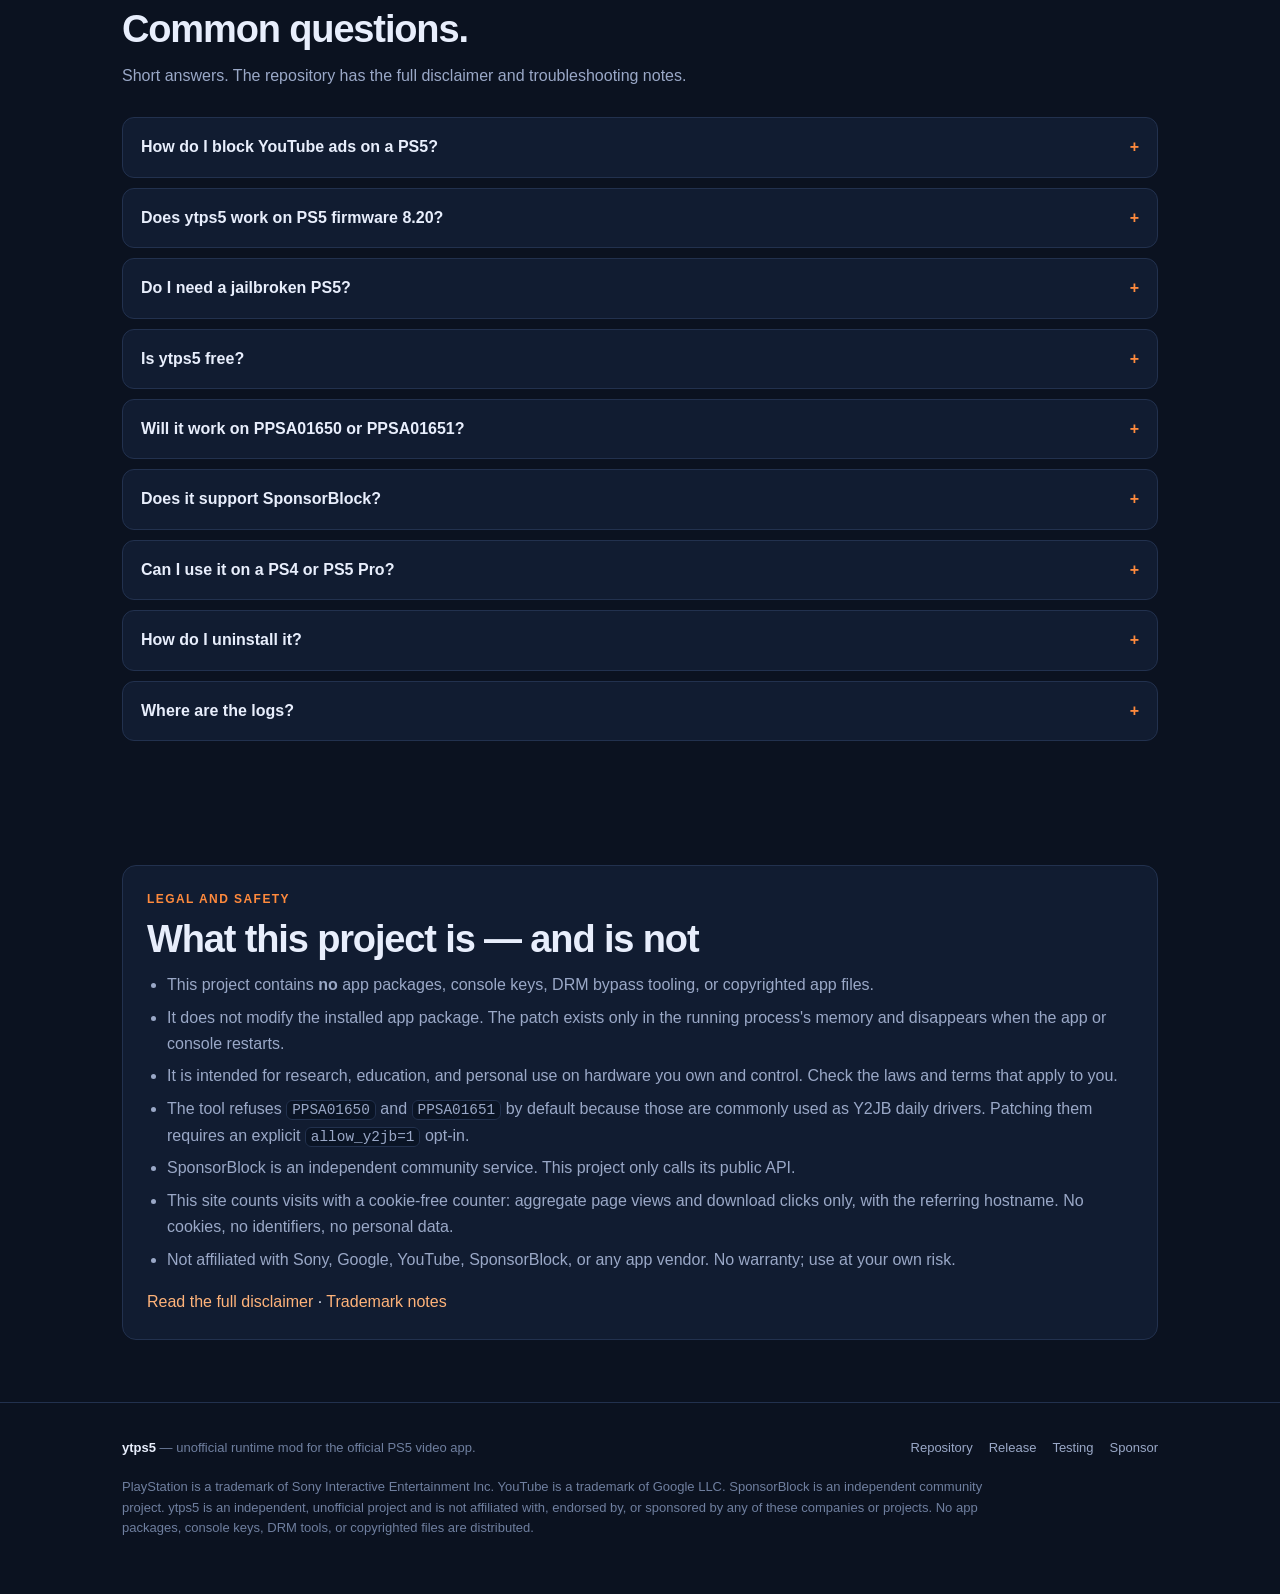
==== commit c88ff599: "docs: name the tested build (YouTube 01.000.003) and drop the single-title framing Every PPSA0165x b" ====
--- a/docs/index.html
+++ b/docs/index.html
@@ -65,7 +65,7 @@
           "name": "How do I block YouTube ads on a PS5?",
           "acceptedAnswer": {
             "@type": "Answer",
-            "text": "On a jailbroken PS5, run ytps5.elf once with Payload Manager, then open the clean app PPSA01652. ytps5 filters in-player, feed and hero ads in memory and does not patch the installed app package."
+            "text": "On a jailbroken PS5, run ytps5.elf once with Payload Manager, then open your YouTube app (default PPSA01652; any PPSA0165x build works). ytps5 filters in-player, feed and hero ads in memory and does not patch the installed app package."
           }
         },
         {
@@ -73,7 +73,7 @@
           "name": "Does ytps5 work on PS5 firmware 8.20?",
           "acceptedAnswer": {
             "@type": "Answer",
-            "text": "Firmware 8.20 with PPSA01652 is the only tested combination. Other firmware or app builds are untested because the HTMLScriptExecute signature can differ."
+            "text": "Firmware 8.20 with YouTube 01.000.003 has been tested. Any PPSA0165x build of that version can be patched by naming it in config.txt. Other firmware is untested because the HTMLScriptExecute signature can differ."
           }
         },
         {
@@ -97,7 +97,7 @@
           "name": "Will ytps5 work on PPSA01650 or PPSA01651?",
           "acceptedAnswer": {
             "@type": "Answer",
-            "text": "Not by default. Those are commonly used as Y2JB daily drivers and are refused unless you set patch_title to one of them and allow_y2jb=1 in /data/ytps5-sponsorblock/config.txt. The recommended setup is to leave the Y2JB app alone and patch a clean app such as PPSA01652."
+            "text": "Yes, with an opt-in. Those are commonly used as Y2JB daily drivers, so they are refused unless you set patch_title to one of them and allow_y2jb=1 in /data/ytps5-sponsorblock/config.txt. The recommended setup is to leave the Y2JB app alone and patch a different PPSA0165x build."
           }
         },
         {
@@ -143,7 +143,7 @@
 
 <section class="hero">
   <div class="wrap">
-    <div class="eyebrow"><span class="dot" aria-hidden="true"></span><b>Unofficial</b> · FW 8.20 · PPSA01652</div>
+    <div class="eyebrow"><span class="dot" aria-hidden="true"></span><b>Unofficial</b> · FW 8.20 · YouTube 01.000.003</div>
     <h1>Block YouTube ads and skip sponsor segments on the PS5.</h1>
     <p class="lede">
       ytps5 is a free, open-source runtime mod for the official PS5 video app on
@@ -168,7 +168,8 @@
       <strong>Research and educational project.</strong> Not affiliated with Sony,
       Google, YouTube, or SponsorBlock. No app packages, console keys, DRM bypass
       tools, or copyrighted content are distributed; you must already own the app.
-      Tested only on PS5 firmware 8.20 with the clean app <code>PPSA01652</code>.
+      Tested on PS5 firmware 8.20 with YouTube <code>01.000.003</code>. Any
+      <code>PPSA0165x</code> build can be patched; pick it in <code>config.txt</code>.
       The Y2JB apps <code>PPSA01650</code>/<code>PPSA01651</code> are refused by
       default; patching them needs an explicit opt-in. Use at your own risk; no
       warranty.
@@ -241,10 +242,10 @@
           <tr><th scope="col">App</th><th scope="col">Role</th><th scope="col">Status</th></tr>
         </thead>
         <tbody>
-          <tr><td><code>PPSA01650</code></td><td>Y2JB daily driver</td><td class="no">Leave for Y2JB — refused by default</td></tr>
-          <tr><td><code>PPSA01651</code></td><td>Y2JB daily driver</td><td class="no">Leave for Y2JB — refused by default</td></tr>
-          <tr><td><code>PPSA01652</code></td><td>Clean player</td><td class="yes">Recommended — tested on FW 8.20</td></tr>
-          <tr><td>other <code>PPSA0165x</code></td><td>Native PS5 app</td><td class="partial">Untested — select with <code>patch_title=AUTO</code></td></tr>
+          <tr><td><code>PPSA01650</code></td><td>Y2JB daily driver</td><td class="partial">Works with <code>allow_y2jb=1</code></td></tr>
+          <tr><td><code>PPSA01651</code></td><td>Y2JB daily driver</td><td class="partial">Works with <code>allow_y2jb=1</code></td></tr>
+          <tr><td><code>PPSA01652</code></td><td>Clean player</td><td class="yes">Default target — same 01.000.003 build</td></tr>
+          <tr><td>other <code>PPSA0165x</code></td><td>Native PS5 app</td><td class="yes">Select with <code>patch_title=AUTO</code></td></tr>
           <tr><td><code>CUSA01116</code></td><td>PS4-compatibility app</td><td class="no">Unsupported</td></tr>
         </tbody>
       </table>
@@ -275,14 +276,14 @@
     <div class="section-head">
       <div class="kicker">App selection</div>
       <h2>Choose which app to patch.</h2>
-      <p>On first run, ytps5 writes a commented config file. Keep the Y2JB app for Y2JB and patch the clean player.</p>
+      <p>On first run, ytps5 writes a commented config file. Name the YouTube app you want patched — every <code>PPSA0165x</code> build is the same <code>01.000.003</code> version.</p>
     </div>
     <pre><code># /data/ytps5-sponsorblock/config.txt
 patch_title=PPSA01652   # PPSA01650 | PPSA01651 | PPSA01652 | AUTO
 allow_y2jb=0            # 1 = allow patching PPSA01650/PPSA01651</code></pre>
     <ul style="color:var(--muted);line-height:1.8">
-      <li><strong style="color:var(--text)">Y2JB on <code>PPSA01650</code>, patch the clean player:</strong> <code>patch_title=PPSA01652</code> (default).</li>
-      <li><strong style="color:var(--text)">Y2JB on <code>PPSA01651</code>, patch <code>PPSA01650</code>:</strong> <code>patch_title=PPSA01650</code> and <code>allow_y2jb=1</code>.</li>
+      <li><strong style="color:var(--text)">Patch the app you own:</strong> <code>patch_title=</code> that title ID. Default is <code>PPSA01652</code>.</li>
+      <li><strong style="color:var(--text)">Y2JB on <code>PPSA01650</code>, patch <code>PPSA01652</code>:</strong> <code>patch_title=PPSA01652</code> (the default).</li>
       <li><strong style="color:var(--text)">Patch whichever <code>PPSA0165x</code> appears:</strong> <code>patch_title=AUTO</code>. Y2JB titles are still refused unless <code>allow_y2jb=1</code>.</li>
     </ul>
     <p style="color:var(--faint);font-size:14px;margin-top:14px">Edit the file over FTP (port <code>2121</code>) or the console file manager, then restart <code>ytps5.elf</code>. Patching a Y2JB app can break the jailbreak/autoload chain; only opt in if you have a second clean app for Y2JB.</p>
@@ -298,7 +299,7 @@
     <div class="grid">
       <article class="card">
         <h3>1. Attach and suspend</h3>
-        <p>The injector finds the clean app process and suspends it before touching executable memory.</p>
+        <p>The injector finds the YouTube app process and suspends it before touching executable memory.</p>
       </article>
       <article class="card">
         <h3>2. Patch the prologue</h3>
@@ -323,11 +324,11 @@
     <div class="faq">
       <details>
         <summary>How do I block YouTube ads on a PS5?</summary>
-        <div class="answer"><p>On a jailbroken PS5, run <code>ytps5.elf</code> once with Payload Manager, then open the clean app <code>PPSA01652</code>. ytps5 filters in-player, feed and hero ads in memory and does not patch the installed app package.</p></div>
+        <div class="answer"><p>On a jailbroken PS5, run <code>ytps5.elf</code> once with Payload Manager, then open your YouTube app (default <code>PPSA01652</code>). ytps5 filters in-player, feed and hero ads in memory and does not patch the installed app package.</p></div>
       </details>
       <details>
         <summary>Does ytps5 work on PS5 firmware 8.20?</summary>
-        <div class="answer"><p>Firmware 8.20 with <code>PPSA01652</code> is the only tested combination. Other firmware or app builds are untested because the <code>HTMLScriptExecute</code> signature can differ.</p></div>
+        <div class="answer"><p>Firmware 8.20 with YouTube <code>01.000.003</code> has been tested. Any <code>PPSA0165x</code> build of that version can be patched; other firmware is untested because the <code>HTMLScriptExecute</code> signature can differ.</p></div>
       </details>
       <details>
         <summary>Do I need a jailbroken PS5?</summary>
@@ -339,7 +340,7 @@
       </details>
       <details>
         <summary>Will it work on PPSA01650 or PPSA01651?</summary>
-        <div class="answer"><p>Not by default. Those are commonly used as Y2JB daily drivers and are refused unless you set <code>patch_title</code> to one of them and <code>allow_y2jb=1</code> in <code>/data/ytps5-sponsorblock/config.txt</code>. The recommended setup is to leave the Y2JB app alone and patch a clean app such as <code>PPSA01652</code>.</p></div>
+        <div class="answer"><p>Yes, with an opt-in. Those are commonly used as Y2JB daily drivers, so they are refused unless you set <code>patch_title</code> to one of them and <code>allow_y2jb=1</code> in <code>/data/ytps5-sponsorblock/config.txt</code>. The recommended setup is to leave the Y2JB app alone and patch a different <code>PPSA0165x</code> build.</p></div>
       </details>
       <details>
         <summary>Does it support SponsorBlock?</summary>
@@ -370,7 +371,7 @@
         <li>This project contains <strong>no</strong> app packages, console keys, DRM bypass tooling, or copyrighted app files.</li>
         <li>It does not modify the installed app package. The patch exists only in the running process's memory and disappears when the app or console restarts.</li>
         <li>It is intended for research, education, and personal use on hardware you own and control. Check the laws and terms that apply to you.</li>
-        <li>The tool refuses <code>PPSA01650</code> and <code>PPSA01651</code> by default because those are commonly used as Y2JB daily drivers. Patching them requires an explicit <code>allow_y2jb=1</code> opt-in and is unsupported.</li>
+        <li>The tool refuses <code>PPSA01650</code> and <code>PPSA01651</code> by default because those are commonly used as Y2JB daily drivers. Patching them requires an explicit <code>allow_y2jb=1</code> opt-in.</li>
         <li>SponsorBlock is an independent community service. This project only calls its public API.</li>
         <li>This site counts visits with a cookie-free counter: aggregate page views and download clicks only, with the referring hostname. No cookies, no identifiers, no personal data.</li>
         <li>Not affiliated with Sony, Google, YouTube, SponsorBlock, or any app vendor. No warranty; use at your own risk.</li>
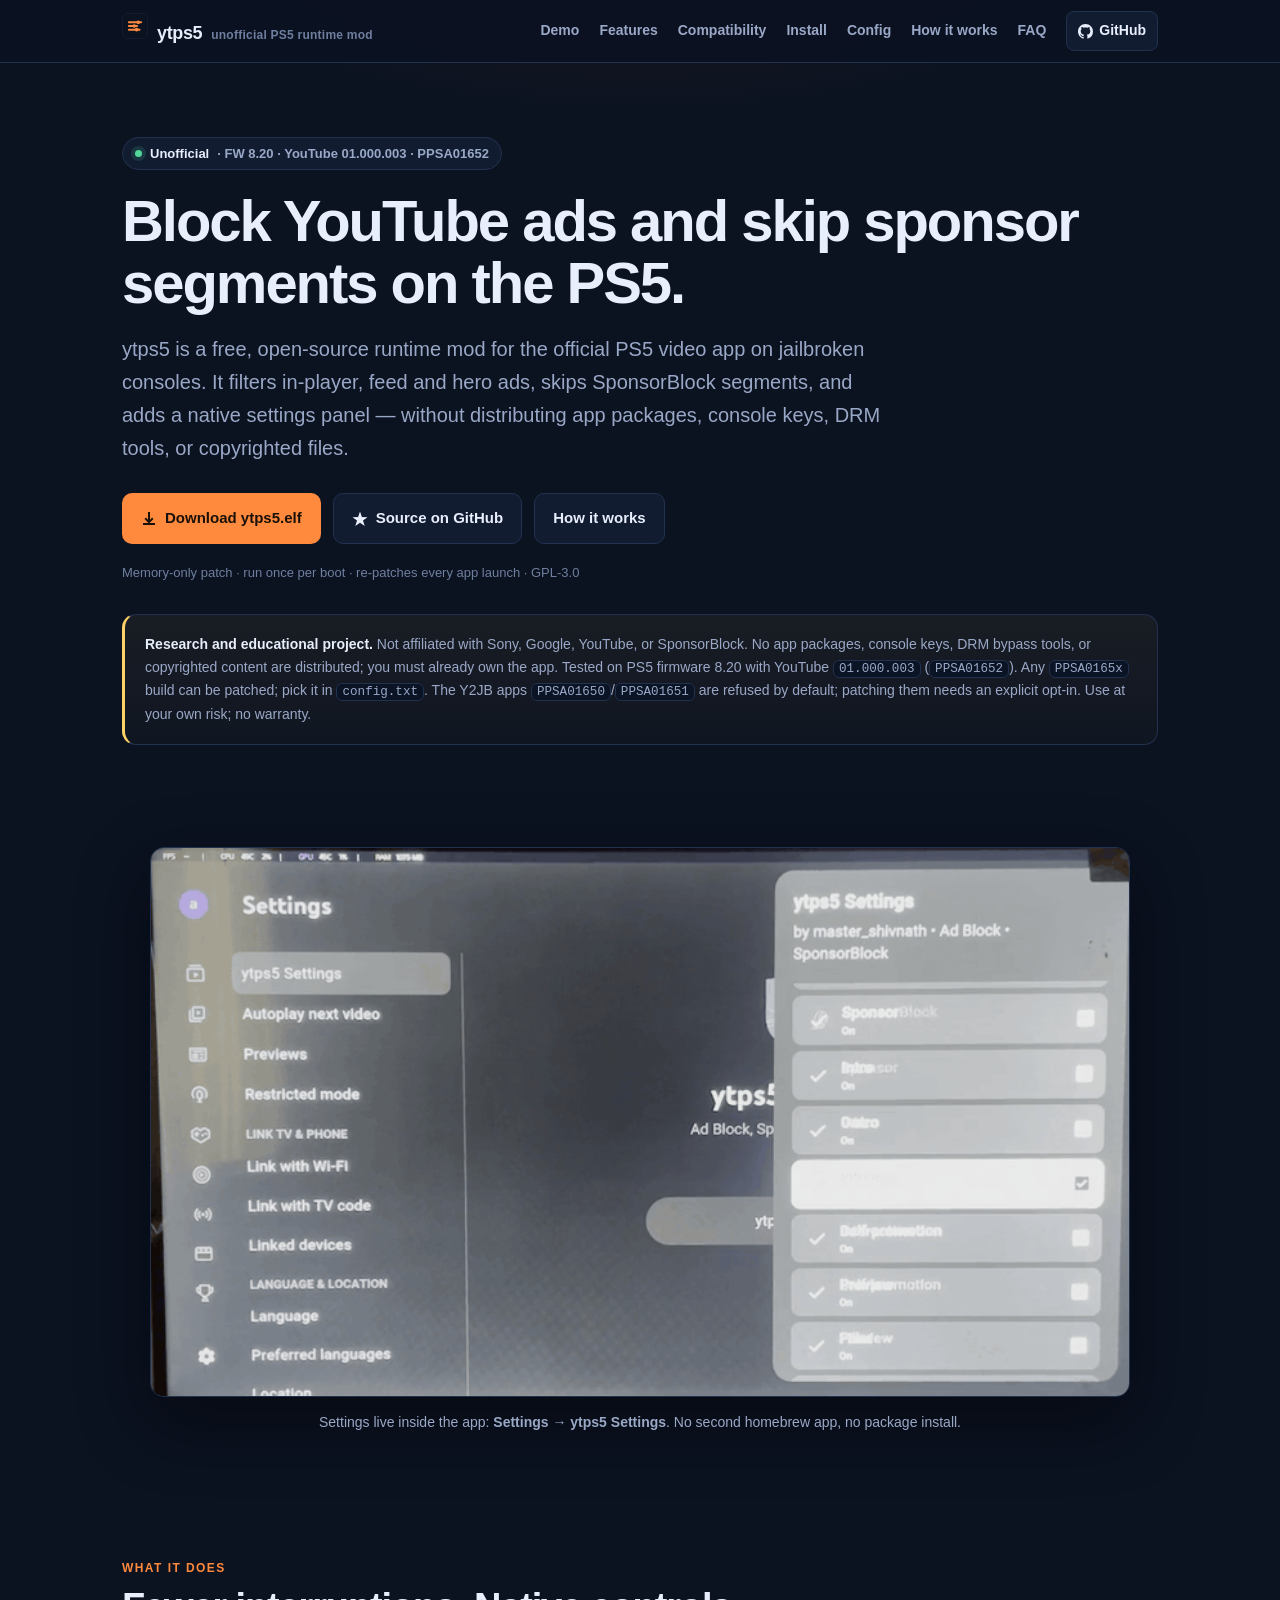
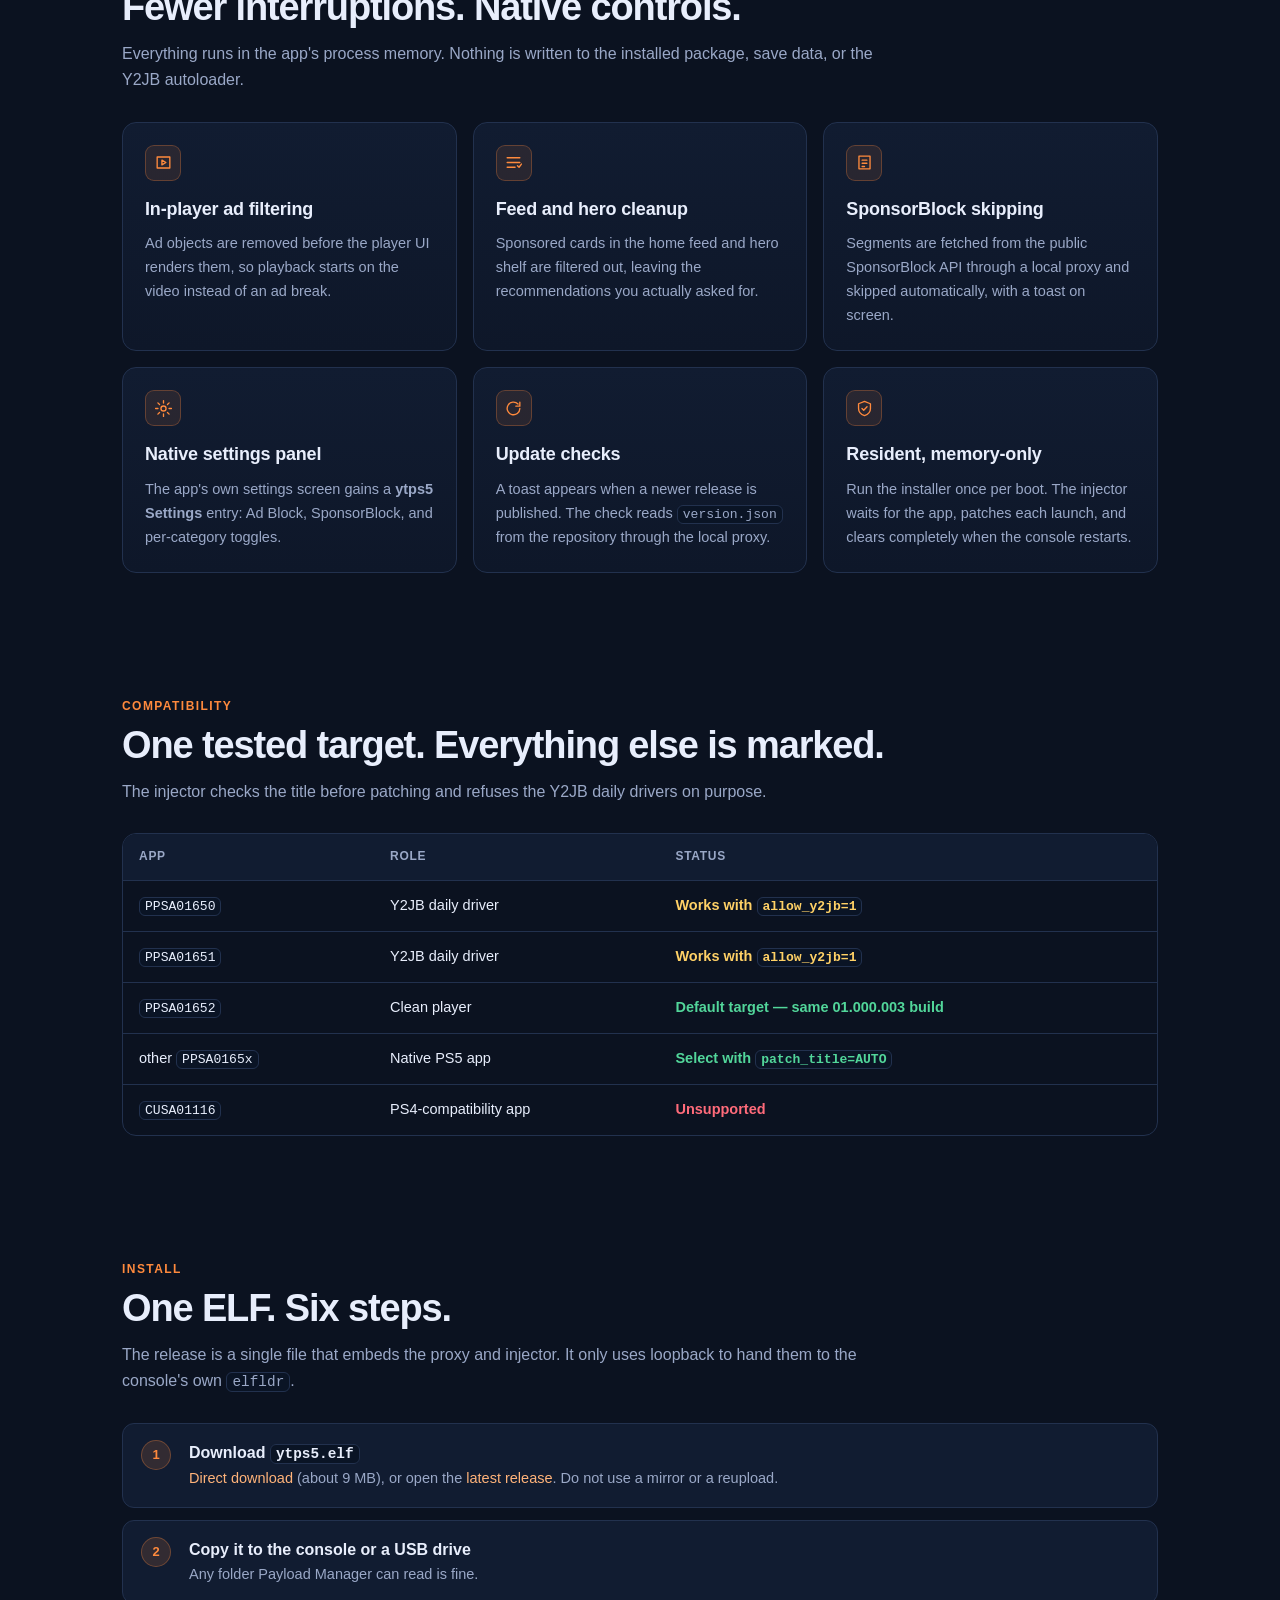
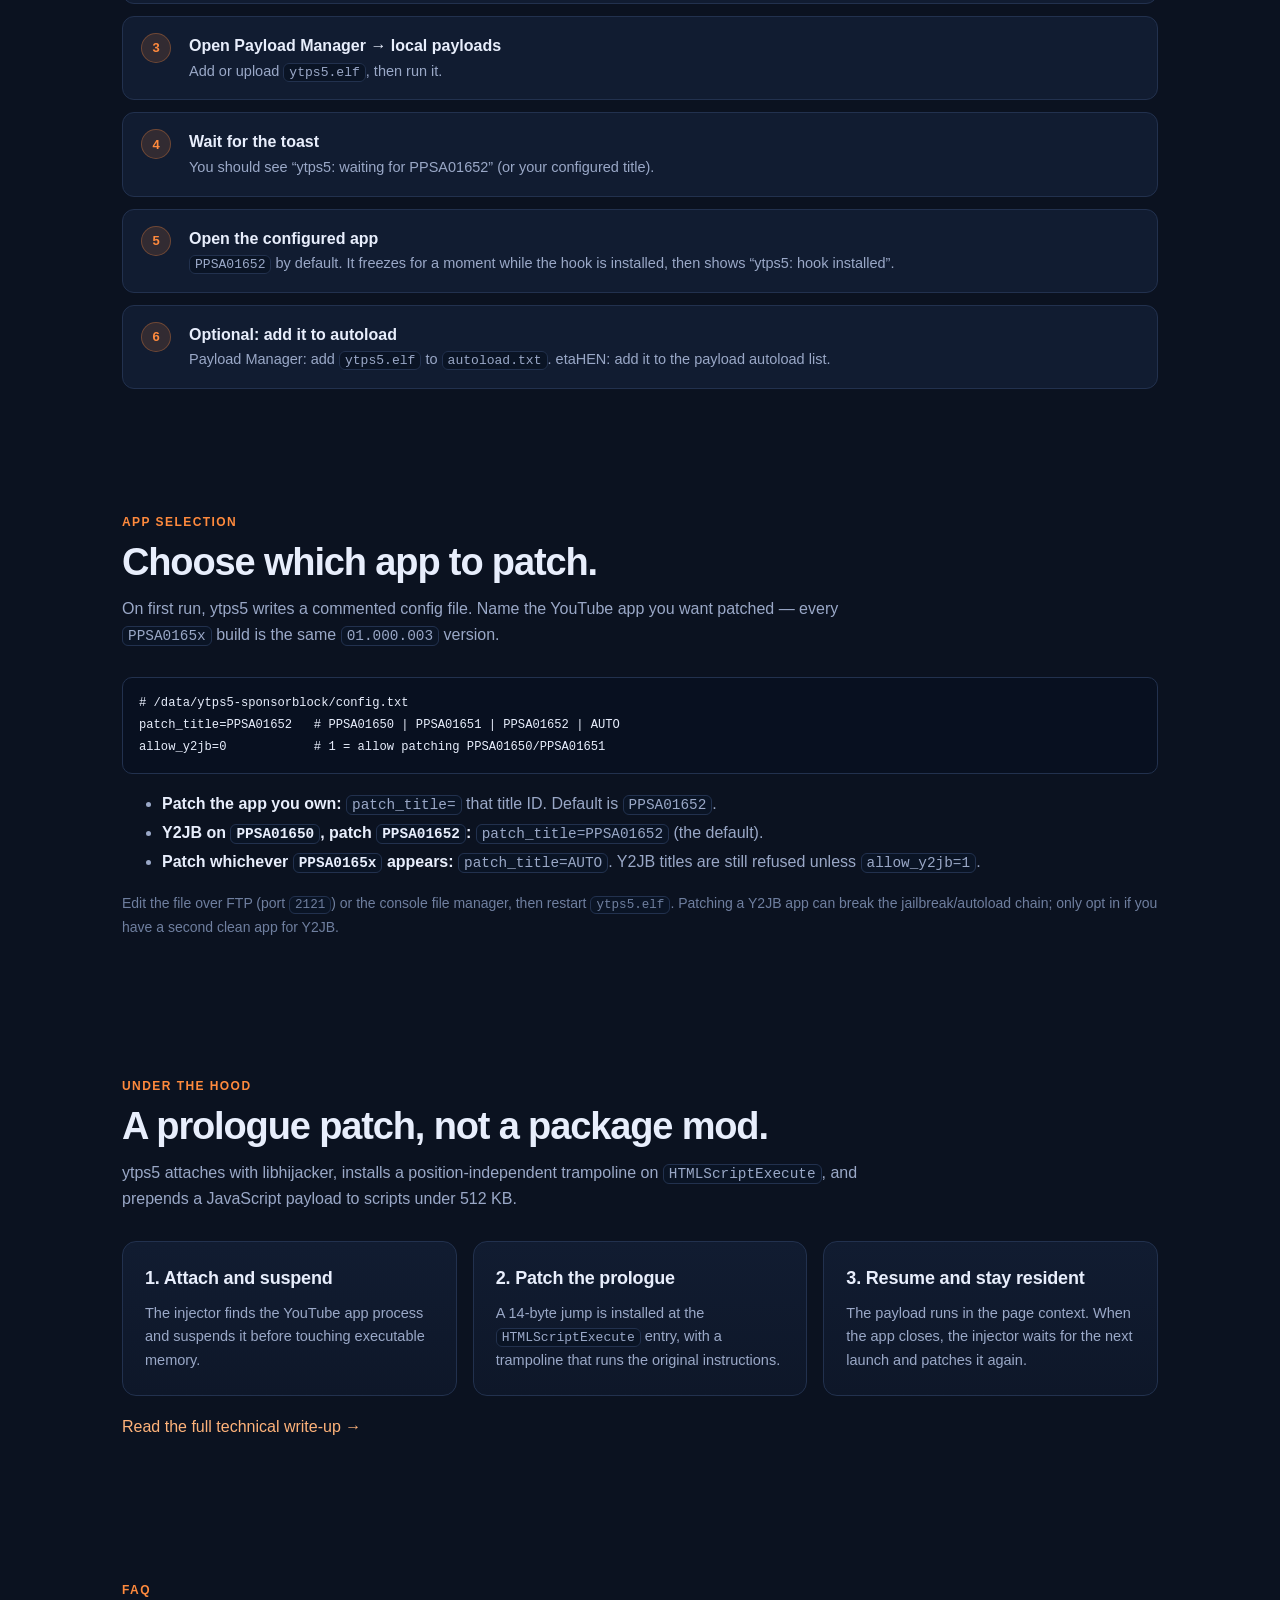
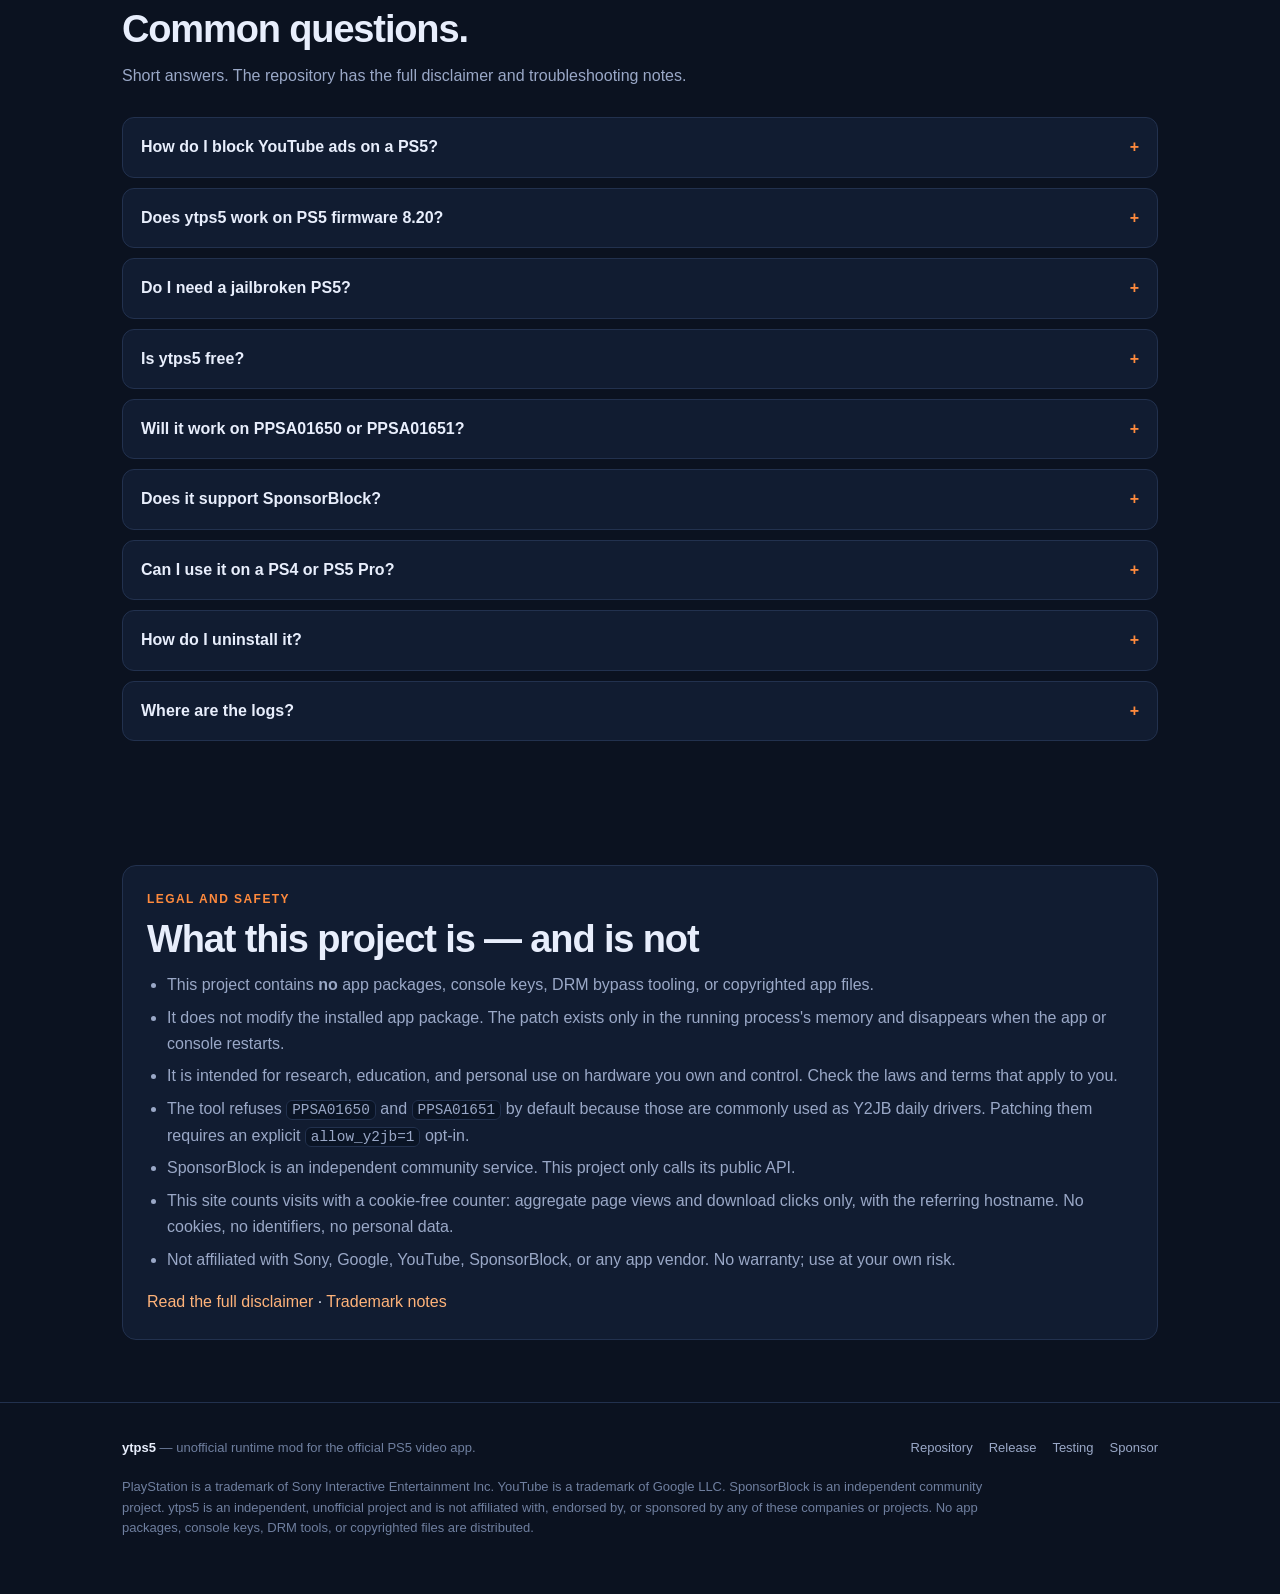
==== commit f2baeb0e: "docs: name PPSA01652 as the tested build The payload still patches any PPSA0165x build; this just re" ====
--- a/docs/index.html
+++ b/docs/index.html
@@ -73,7 +73,7 @@
           "name": "Does ytps5 work on PS5 firmware 8.20?",
           "acceptedAnswer": {
             "@type": "Answer",
-            "text": "Firmware 8.20 with YouTube 01.000.003 has been tested. Any PPSA0165x build of that version can be patched by naming it in config.txt. Other firmware is untested because the HTMLScriptExecute signature can differ."
+            "text": "Firmware 8.20 with YouTube 01.000.003 (PPSA01652) has been tested. Any PPSA0165x build of that version can be patched by naming it in config.txt. Other firmware is untested because the HTMLScriptExecute signature can differ."
           }
         },
         {
@@ -143,7 +143,7 @@
 
 <section class="hero">
   <div class="wrap">
-    <div class="eyebrow"><span class="dot" aria-hidden="true"></span><b>Unofficial</b> · FW 8.20 · YouTube 01.000.003</div>
+    <div class="eyebrow"><span class="dot" aria-hidden="true"></span><b>Unofficial</b> · FW 8.20 · YouTube 01.000.003 · PPSA01652</div>
     <h1>Block YouTube ads and skip sponsor segments on the PS5.</h1>
     <p class="lede">
       ytps5 is a free, open-source runtime mod for the official PS5 video app on
@@ -168,7 +168,8 @@
       <strong>Research and educational project.</strong> Not affiliated with Sony,
       Google, YouTube, or SponsorBlock. No app packages, console keys, DRM bypass
       tools, or copyrighted content are distributed; you must already own the app.
-      Tested on PS5 firmware 8.20 with YouTube <code>01.000.003</code>. Any
+      Tested on PS5 firmware 8.20 with YouTube <code>01.000.003</code>
+      (<code>PPSA01652</code>). Any
       <code>PPSA0165x</code> build can be patched; pick it in <code>config.txt</code>.
       The Y2JB apps <code>PPSA01650</code>/<code>PPSA01651</code> are refused by
       default; patching them needs an explicit opt-in. Use at your own risk; no
@@ -328,7 +329,7 @@
       </details>
       <details>
         <summary>Does ytps5 work on PS5 firmware 8.20?</summary>
-        <div class="answer"><p>Firmware 8.20 with YouTube <code>01.000.003</code> has been tested. Any <code>PPSA0165x</code> build of that version can be patched; other firmware is untested because the <code>HTMLScriptExecute</code> signature can differ.</p></div>
+        <div class="answer"><p>Firmware 8.20 with YouTube <code>01.000.003</code> (<code>PPSA01652</code>) has been tested. Any <code>PPSA0165x</code> build of that version can be patched; other firmware is untested because the <code>HTMLScriptExecute</code> signature can differ.</p></div>
       </details>
       <details>
         <summary>Do I need a jailbroken PS5?</summary>
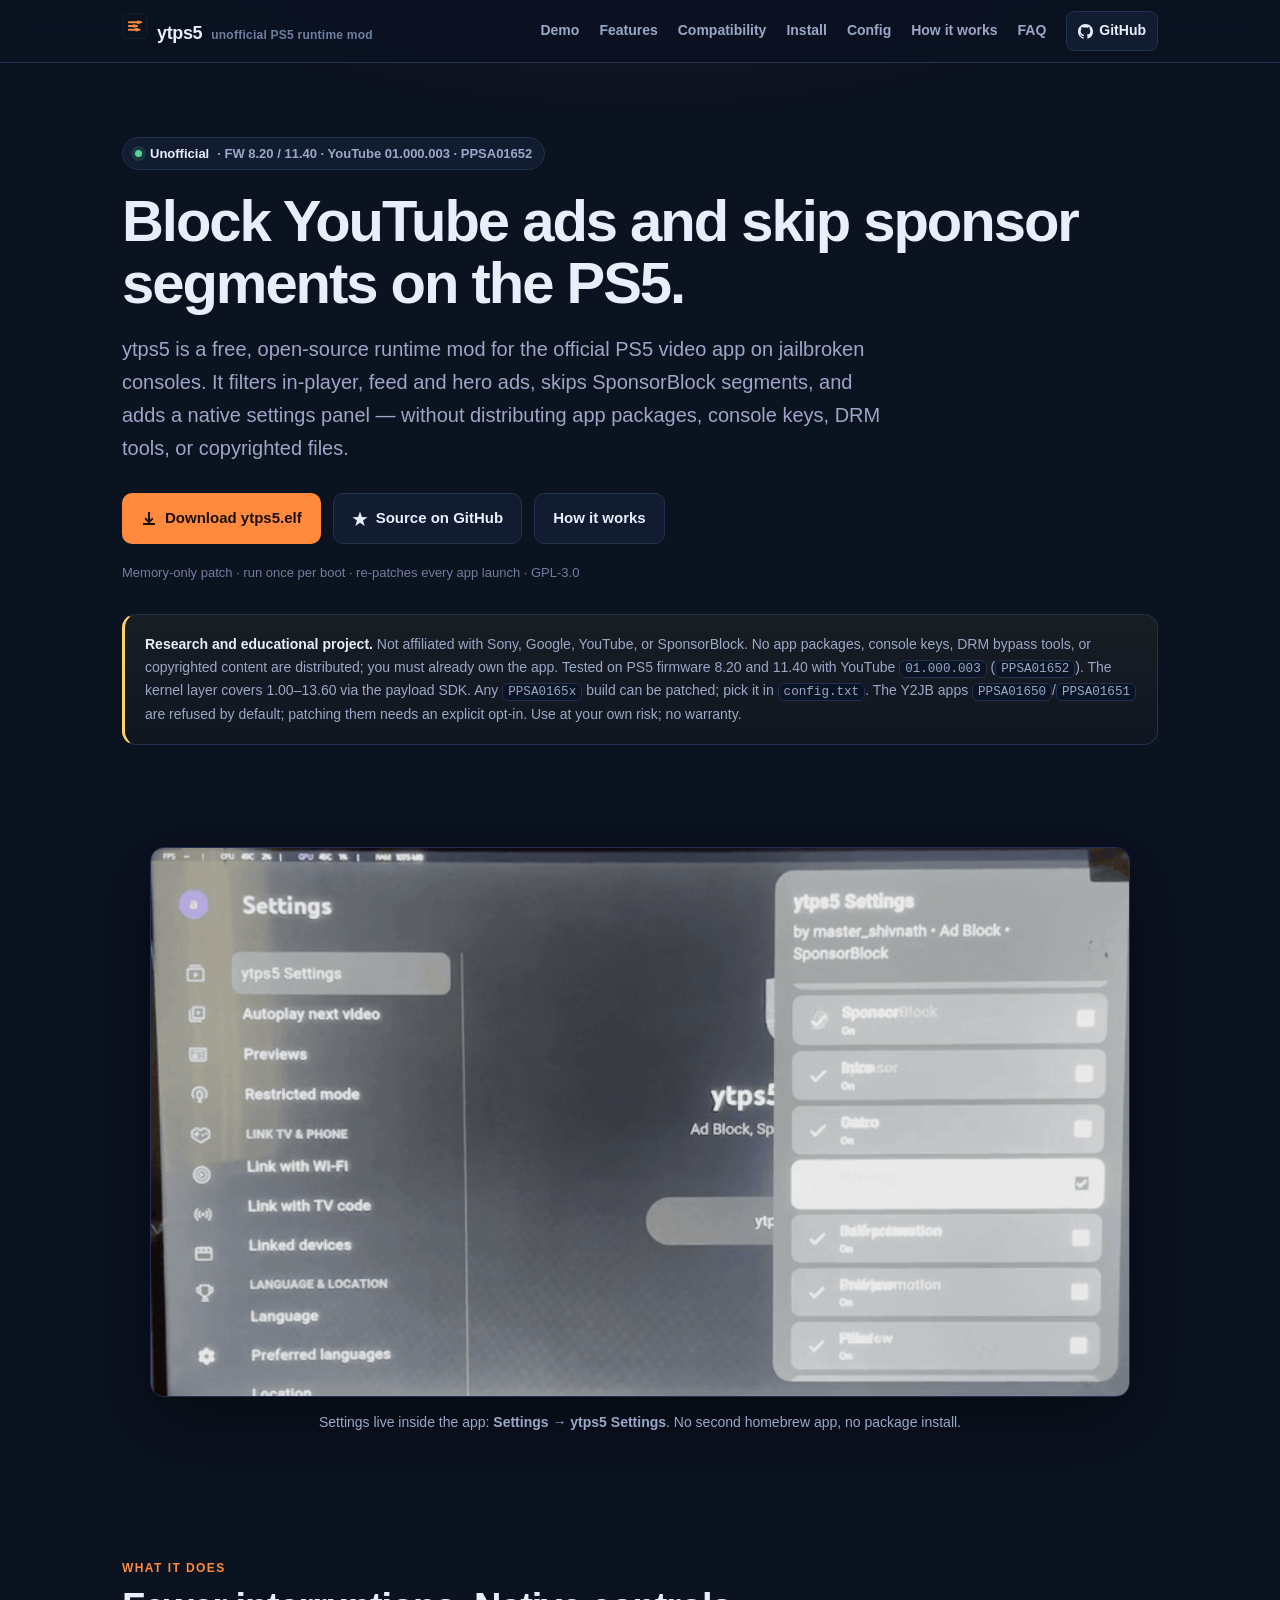
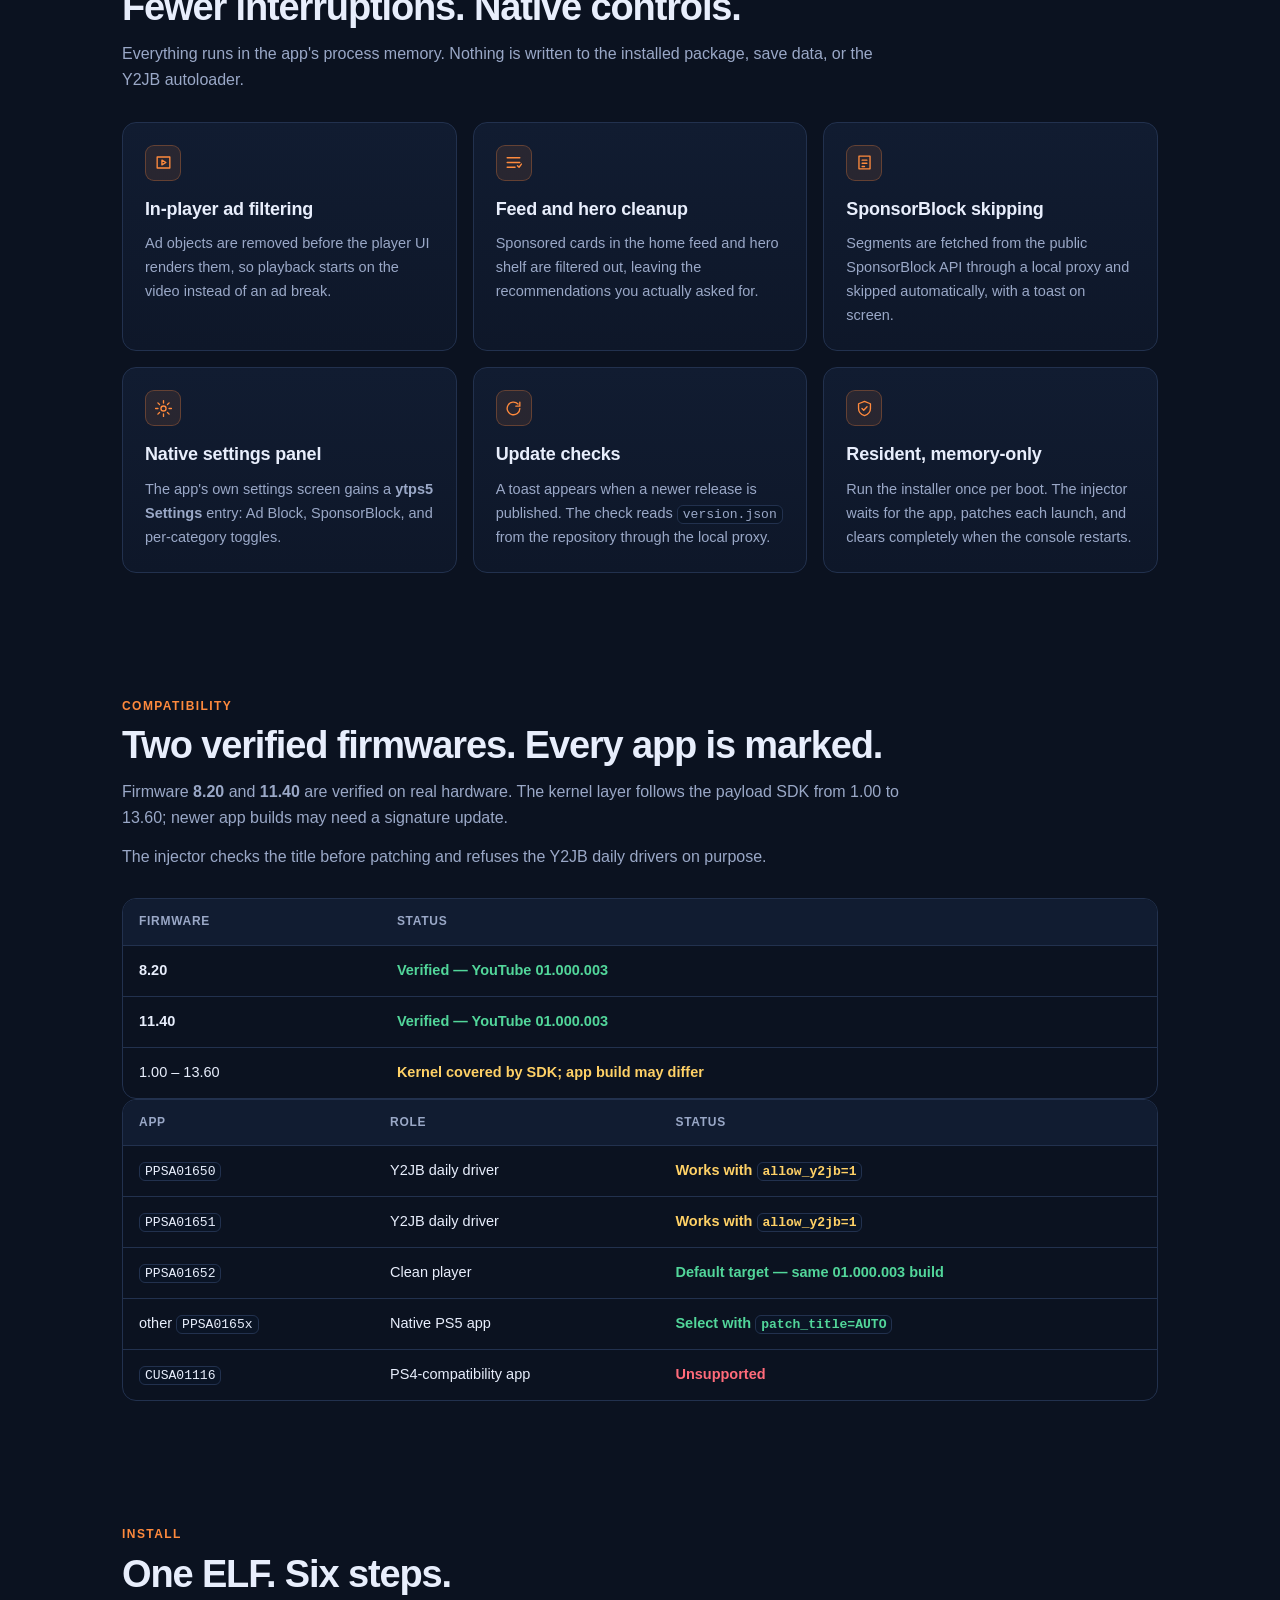
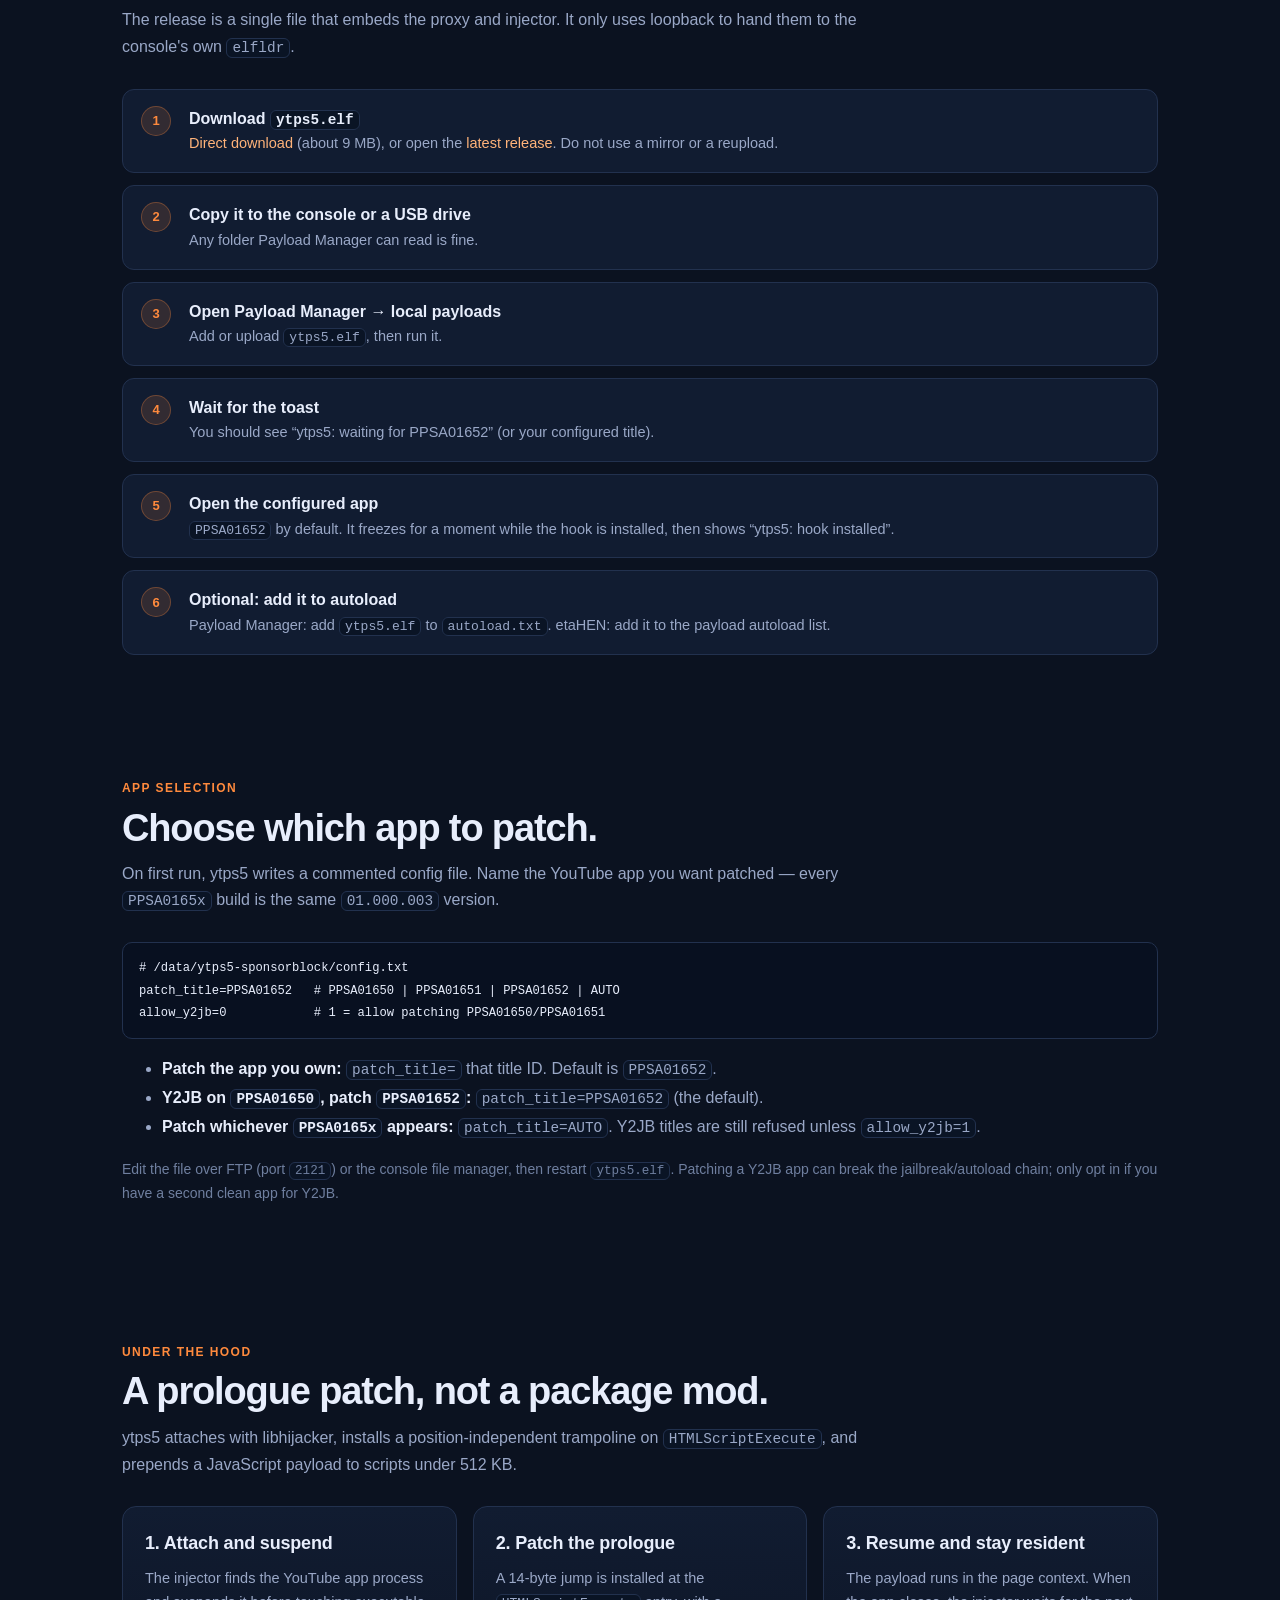
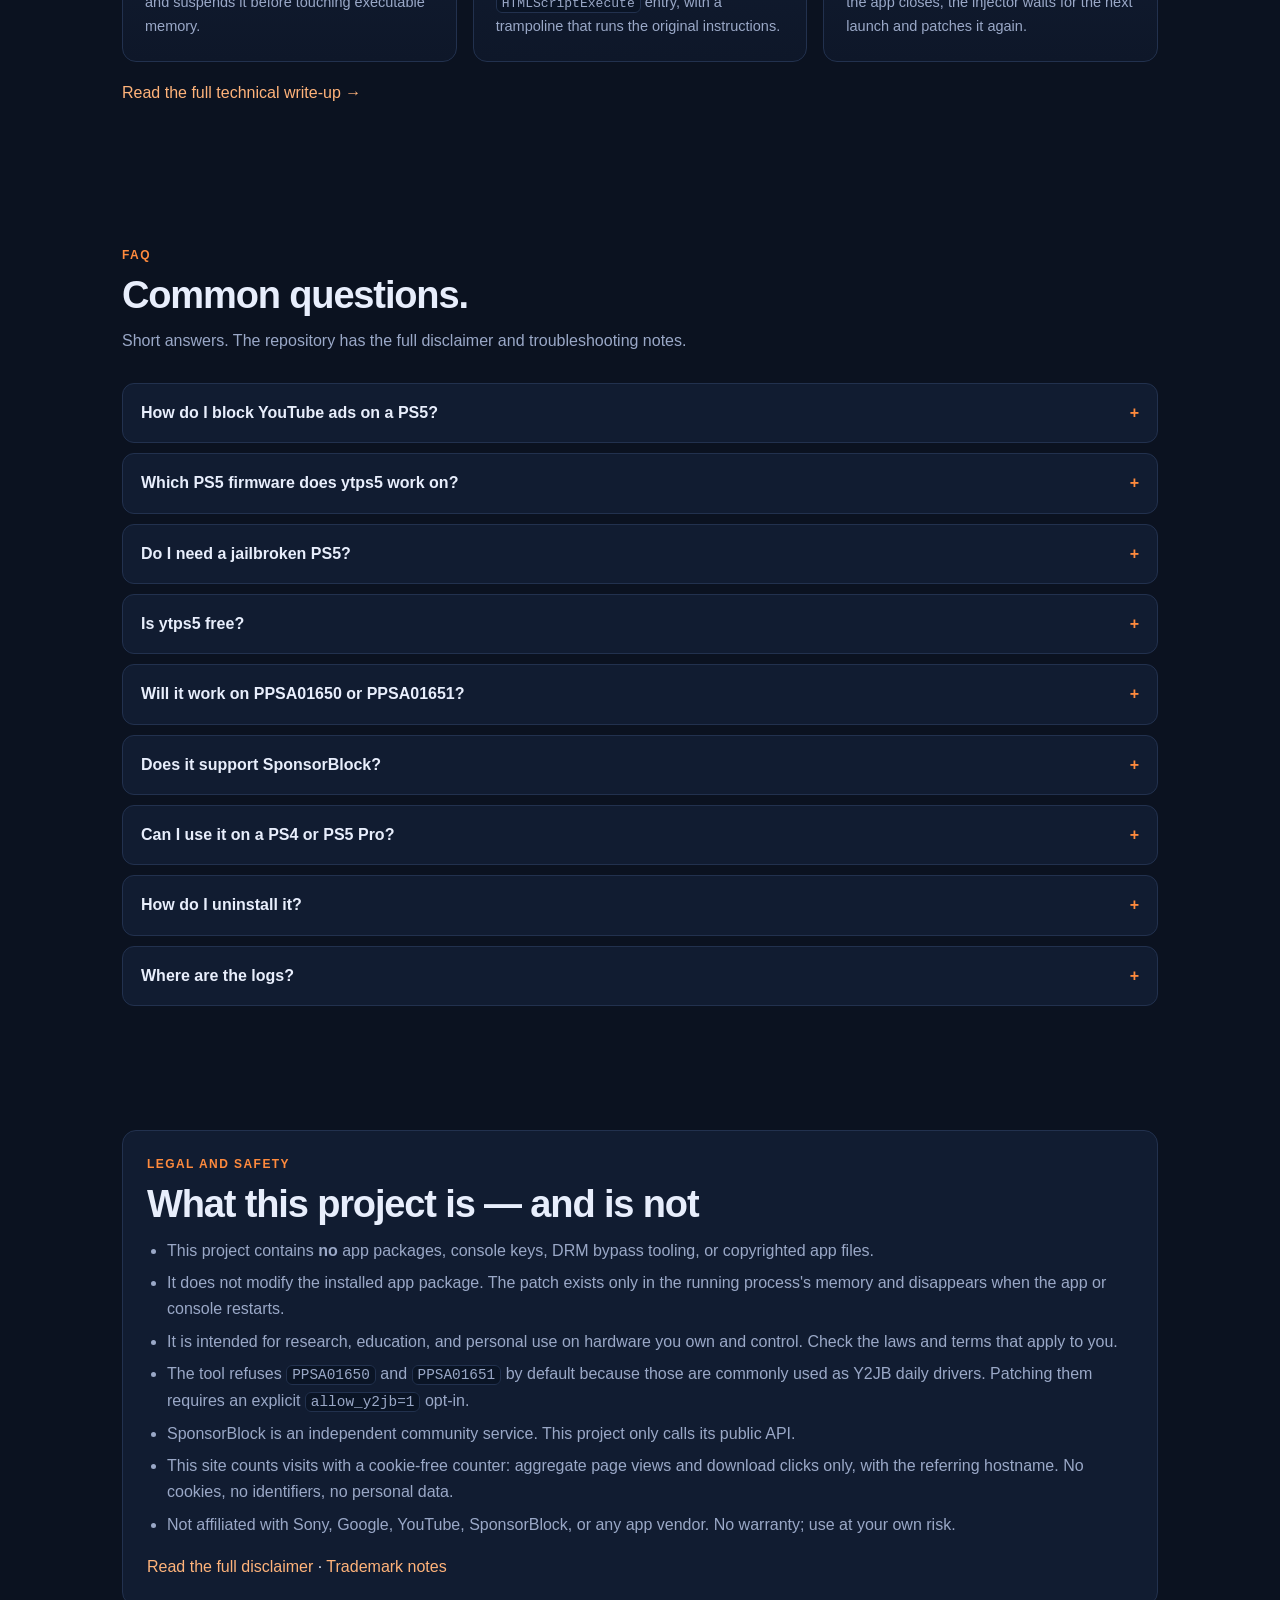
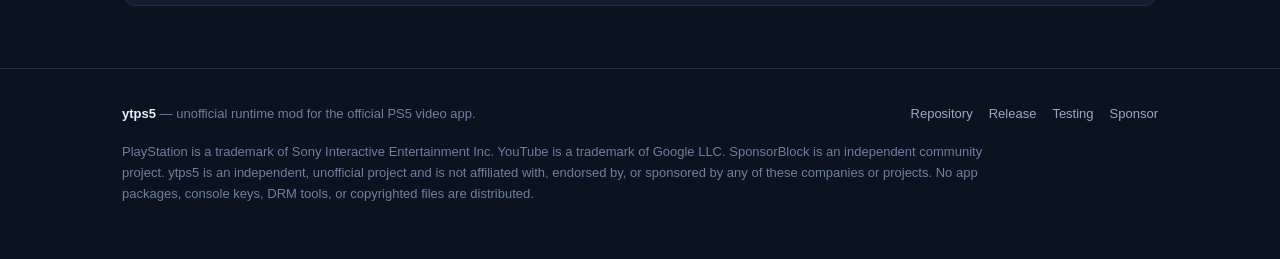
==== commit 6643c5cc: "release: v1.2.0 — firmware-agnostic kernel layer, 8.20 and 11.40 verified - version.json and the inj" ====
--- a/docs/index.html
+++ b/docs/index.html
@@ -3,8 +3,8 @@
 <head>
 <meta charset="utf-8">
 <meta name="viewport" content="width=device-width, initial-scale=1">
-<title>Block YouTube ads on PS5 — ytps5 (unofficial, FW 8.20)</title>
-<meta name="description" content="Unofficial mod that filters YouTube ads and skips SponsorBlock in the official PS5 video app (FW 8.20). Free, open source; no app packages or keys.">
+<title>Block YouTube ads on PS5 — ytps5 (unofficial, FW 8.20 / 11.40)</title>
+<meta name="description" content="Unofficial mod that filters YouTube ads and skips SponsorBlock in the official PS5 video app (FW 8.20 and 11.40). Free, open source; no app packages or keys.">
 <meta name="author" content="MasterShivnath007">
 <meta name="robots" content="index, follow, max-image-preview:large">
 <meta name="theme-color" content="#0b1220">
@@ -17,17 +17,17 @@
 <meta property="og:type" content="website">
 <meta property="og:site_name" content="ytps5">
 <meta property="og:title" content="Block YouTube ads on PS5 — ytps5 (unofficial)">
-<meta property="og:description" content="Ad filtering + SponsorBlock for the official PS5 video app on jailbroken FW 8.20. Free and open source; no app packages, keys, or DRM tools.">
+<meta property="og:description" content="Ad filtering + SponsorBlock for the official PS5 video app on jailbroken FW 8.20 and 11.40. Free and open source; no app packages, keys, or DRM tools.">
 <meta property="og:url" content="https://mastershivnath007.github.io/ytps5-sponsorblock/">
-<meta property="og:image" content="https://mastershivnath007.github.io/ytps5-sponsorblock/social.png">
+<meta property="og:image" content="https://mastershivnath007.github.io/ytps5-sponsorblock/media/hero.png">
 <meta property="og:image:width" content="1280">
-<meta property="og:image:height" content="630">
-<meta property="og:image:alt" content="ytps5 — ad filtering and SponsorBlock for the official PS5 video app">
+<meta property="og:image:height" content="720">
+<meta property="og:image:alt" content="ytps5 — no ads on YouTube for PS5, not once in any video">
 
 <meta name="twitter:card" content="summary_large_image">
 <meta name="twitter:title" content="Block YouTube ads on PS5 — ytps5 (unofficial)">
-<meta name="twitter:description" content="Ad filtering + SponsorBlock for the official PS5 video app on jailbroken FW 8.20. Free and open source.">
-<meta name="twitter:image" content="https://mastershivnath007.github.io/ytps5-sponsorblock/social.png">
+<meta name="twitter:description" content="Ad filtering + SponsorBlock for the official PS5 video app on jailbroken FW 8.20 and 11.40. Free and open source.">
+<meta name="twitter:image" content="https://mastershivnath007.github.io/ytps5-sponsorblock/media/hero.png">
 
 <script type="application/ld+json">
 {
@@ -39,9 +39,9 @@
       "alternateName": "ytps5-sponsorblock",
       "applicationCategory": "UtilitiesApplication",
       "applicationSubCategory": "Console runtime mod",
-      "operatingSystem": "PlayStation 5 firmware 8.20",
-      "softwareVersion": "1.0.1",
-      "description": "An unofficial runtime mod that filters ads and skips SponsorBlock segments in the official PS5 video app on jailbroken firmware 8.20. It patches the running process in memory and distributes no app packages, console keys, DRM tools, or copyrighted files.",
+      "operatingSystem": "PlayStation 5 firmware 8.20 and 11.40 (kernel layer 1.00-13.60)",
+      "softwareVersion": "1.1.0",
+      "description": "An unofficial runtime mod that filters ads and skips SponsorBlock segments in the official PS5 video app on jailbroken firmware 8.20 and 11.40. It patches the running process in memory and distributes no app packages, console keys, DRM tools, or copyrighted files.",
       "url": "https://mastershivnath007.github.io/ytps5-sponsorblock/",
       "downloadUrl": "https://github.com/MasterShivnath007/ytps5-sponsorblock/releases/latest",
       "codeRepository": "https://github.com/MasterShivnath007/ytps5-sponsorblock",
@@ -70,10 +70,10 @@
         },
         {
           "@type": "Question",
-          "name": "Does ytps5 work on PS5 firmware 8.20?",
-          "acceptedAnswer": {
-            "@type": "Answer",
-            "text": "Firmware 8.20 with YouTube 01.000.003 (PPSA01652) has been tested. Any PPSA0165x build of that version can be patched by naming it in config.txt. Other firmware is untested because the HTMLScriptExecute signature can differ."
+          "name": "Which PS5 firmware does ytps5 work on?",
+          "acceptedAnswer": {
+            "@type": "Answer",
+            "text": "Firmware 8.20 and 11.40 with YouTube 01.000.003 (PPSA01652) are verified on real hardware. The kernel layer follows the payload SDK from 1.00 to 13.60, so other firmware should attach too, but the HTMLScriptExecute signature can differ between app builds."
           }
         },
         {
@@ -113,6 +113,7 @@
   ]
 }
 </script>
+<link rel="sitemap" type="application/xml" title="Sitemap" href="https://mastershivnath007.github.io/ytps5-sponsorblock/sitemap.xml">
 </head>
 <body>
 <a class="skip" href="#main">Skip to content</a>
@@ -143,7 +144,7 @@
 
 <section class="hero">
   <div class="wrap">
-    <div class="eyebrow"><span class="dot" aria-hidden="true"></span><b>Unofficial</b> · FW 8.20 · YouTube 01.000.003 · PPSA01652</div>
+    <div class="eyebrow"><span class="dot" aria-hidden="true"></span><b>Unofficial</b> · FW 8.20 / 11.40 · YouTube 01.000.003 · PPSA01652</div>
     <h1>Block YouTube ads and skip sponsor segments on the PS5.</h1>
     <p class="lede">
       ytps5 is a free, open-source runtime mod for the official PS5 video app on
@@ -168,9 +169,9 @@
       <strong>Research and educational project.</strong> Not affiliated with Sony,
       Google, YouTube, or SponsorBlock. No app packages, console keys, DRM bypass
       tools, or copyrighted content are distributed; you must already own the app.
-      Tested on PS5 firmware 8.20 with YouTube <code>01.000.003</code>
-      (<code>PPSA01652</code>). Any
-      <code>PPSA0165x</code> build can be patched; pick it in <code>config.txt</code>.
+      Tested on PS5 firmware 8.20 and 11.40 with YouTube <code>01.000.003</code>
+      (<code>PPSA01652</code>). The kernel layer covers 1.00–13.60 via the payload
+      SDK. Any <code>PPSA0165x</code> build can be patched; pick it in <code>config.txt</code>.
       The Y2JB apps <code>PPSA01650</code>/<code>PPSA01651</code> are refused by
       default; patching them needs an explicit opt-in. Use at your own risk; no
       warranty.
@@ -234,8 +235,21 @@
   <div class="wrap">
     <div class="section-head">
       <div class="kicker">Compatibility</div>
-      <h2>One tested target. Everything else is marked.</h2>
+      <h2>Two verified firmwares. Every app is marked.</h2>
+      <p>Firmware <b>8.20</b> and <b>11.40</b> are verified on real hardware. The kernel layer follows the payload SDK from 1.00 to 13.60; newer app builds may need a signature update.</p>
       <p>The injector checks the title before patching and refuses the Y2JB daily drivers on purpose.</p>
+    </div>
+    <div class="table-wrap">
+      <table>
+        <thead>
+          <tr><th scope="col">Firmware</th><th scope="col">Status</th></tr>
+        </thead>
+        <tbody>
+          <tr><td><b>8.20</b></td><td class="yes">Verified — YouTube 01.000.003</td></tr>
+          <tr><td><b>11.40</b></td><td class="yes">Verified — YouTube 01.000.003</td></tr>
+          <tr><td>1.00 – 13.60</td><td class="partial">Kernel covered by SDK; app build may differ</td></tr>
+        </tbody>
+      </table>
     </div>
     <div class="table-wrap">
       <table>
@@ -328,8 +342,8 @@
         <div class="answer"><p>On a jailbroken PS5, run <code>ytps5.elf</code> once with Payload Manager, then open your YouTube app (default <code>PPSA01652</code>). ytps5 filters in-player, feed and hero ads in memory and does not patch the installed app package.</p></div>
       </details>
       <details>
-        <summary>Does ytps5 work on PS5 firmware 8.20?</summary>
-        <div class="answer"><p>Firmware 8.20 with YouTube <code>01.000.003</code> (<code>PPSA01652</code>) has been tested. Any <code>PPSA0165x</code> build of that version can be patched; other firmware is untested because the <code>HTMLScriptExecute</code> signature can differ.</p></div>
+        <summary>Which PS5 firmware does ytps5 work on?</summary>
+        <div class="answer"><p>Firmware <b>8.20</b> and <b>11.40</b> with YouTube <code>01.000.003</code> (<code>PPSA01652</code>) are verified on real hardware. The kernel layer follows the payload SDK from 1.00 to 13.60, so other firmware should attach too; the <code>HTMLScriptExecute</code> signature can differ between app builds.</p></div>
       </details>
       <details>
         <summary>Do I need a jailbroken PS5?</summary>
@@ -349,7 +363,7 @@
       </details>
       <details>
         <summary>Can I use it on a PS4 or PS5 Pro?</summary>
-        <div class="answer"><p>It targets the native PS5 app on FW 8.20. PS4-compatibility titles such as <code>CUSA01116</code> and untested hardware are unsupported.</p></div>
+        <div class="answer"><p>It targets the native PS5 app on FW 8.20 and 11.40. PS4-compatibility titles such as <code>CUSA01116</code> and untested hardware are unsupported.</p></div>
       </details>
       <details>
         <summary>How do I uninstall it?</summary>
